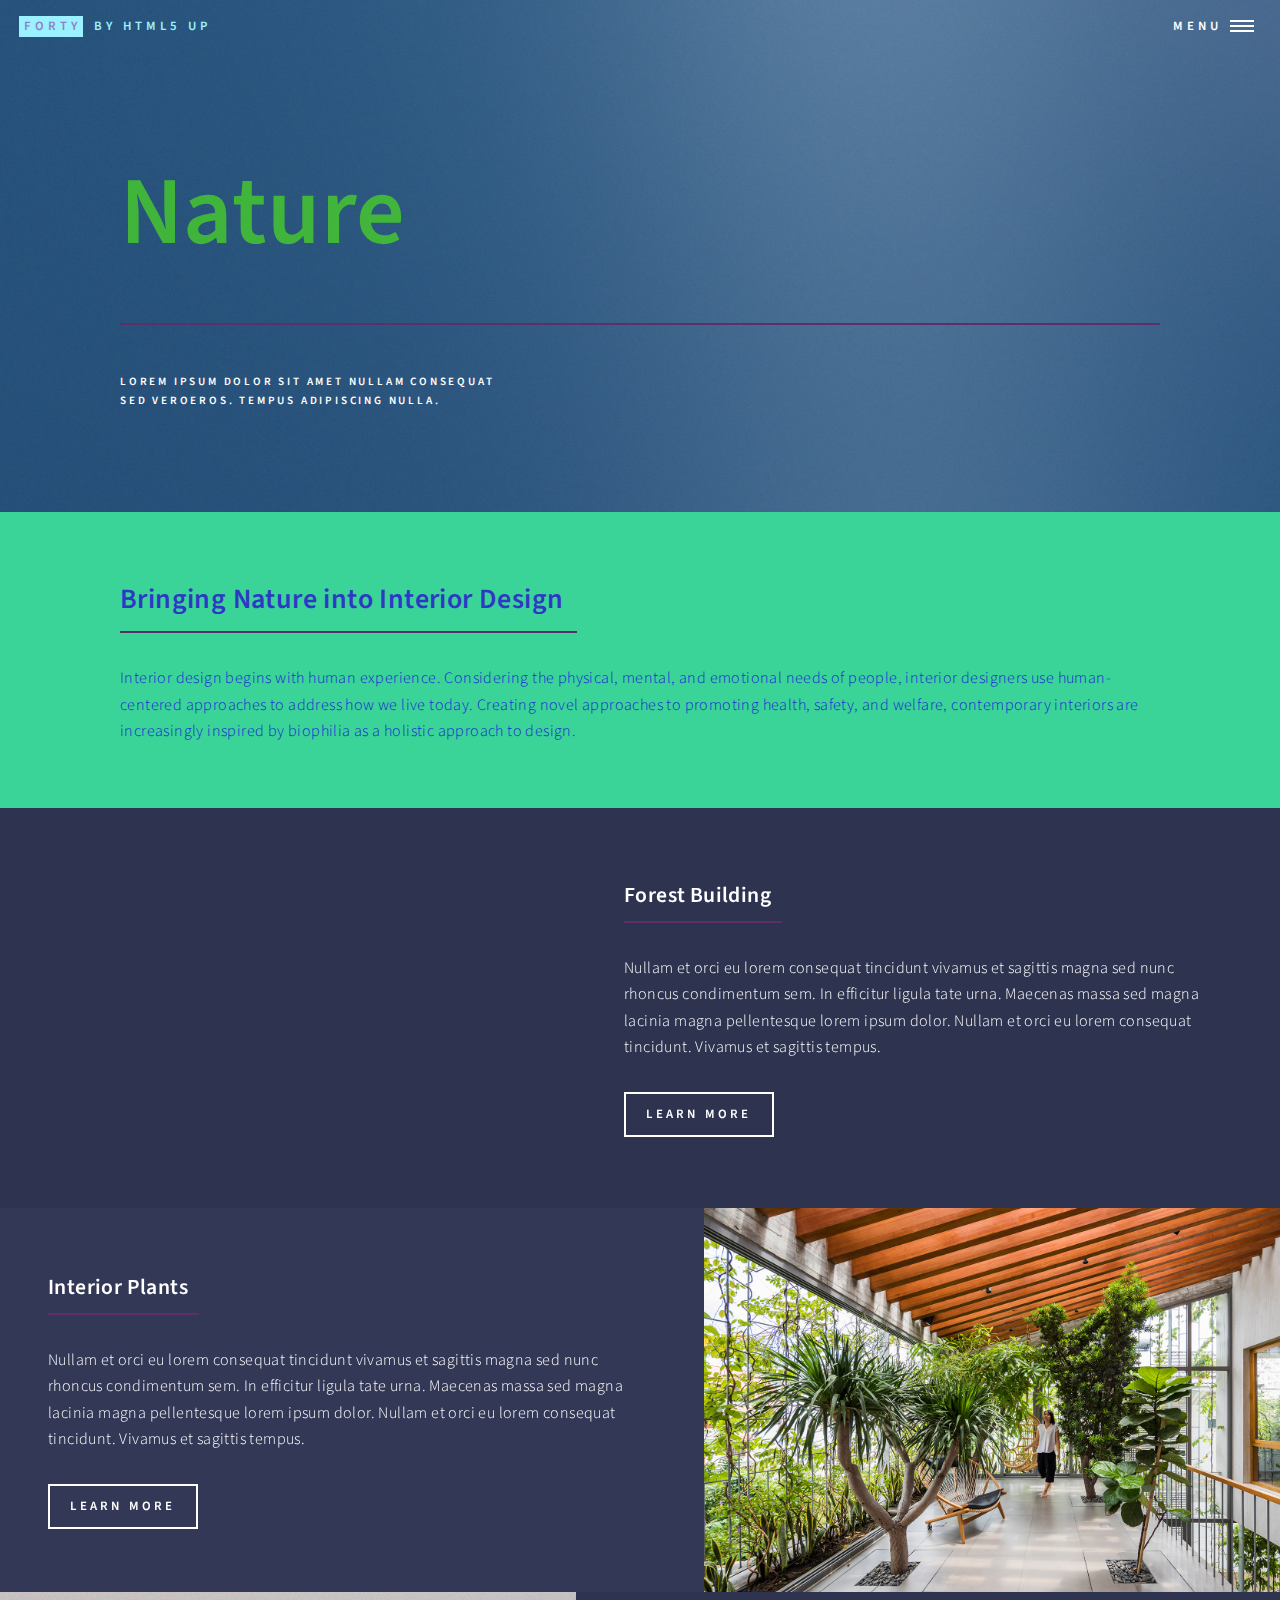
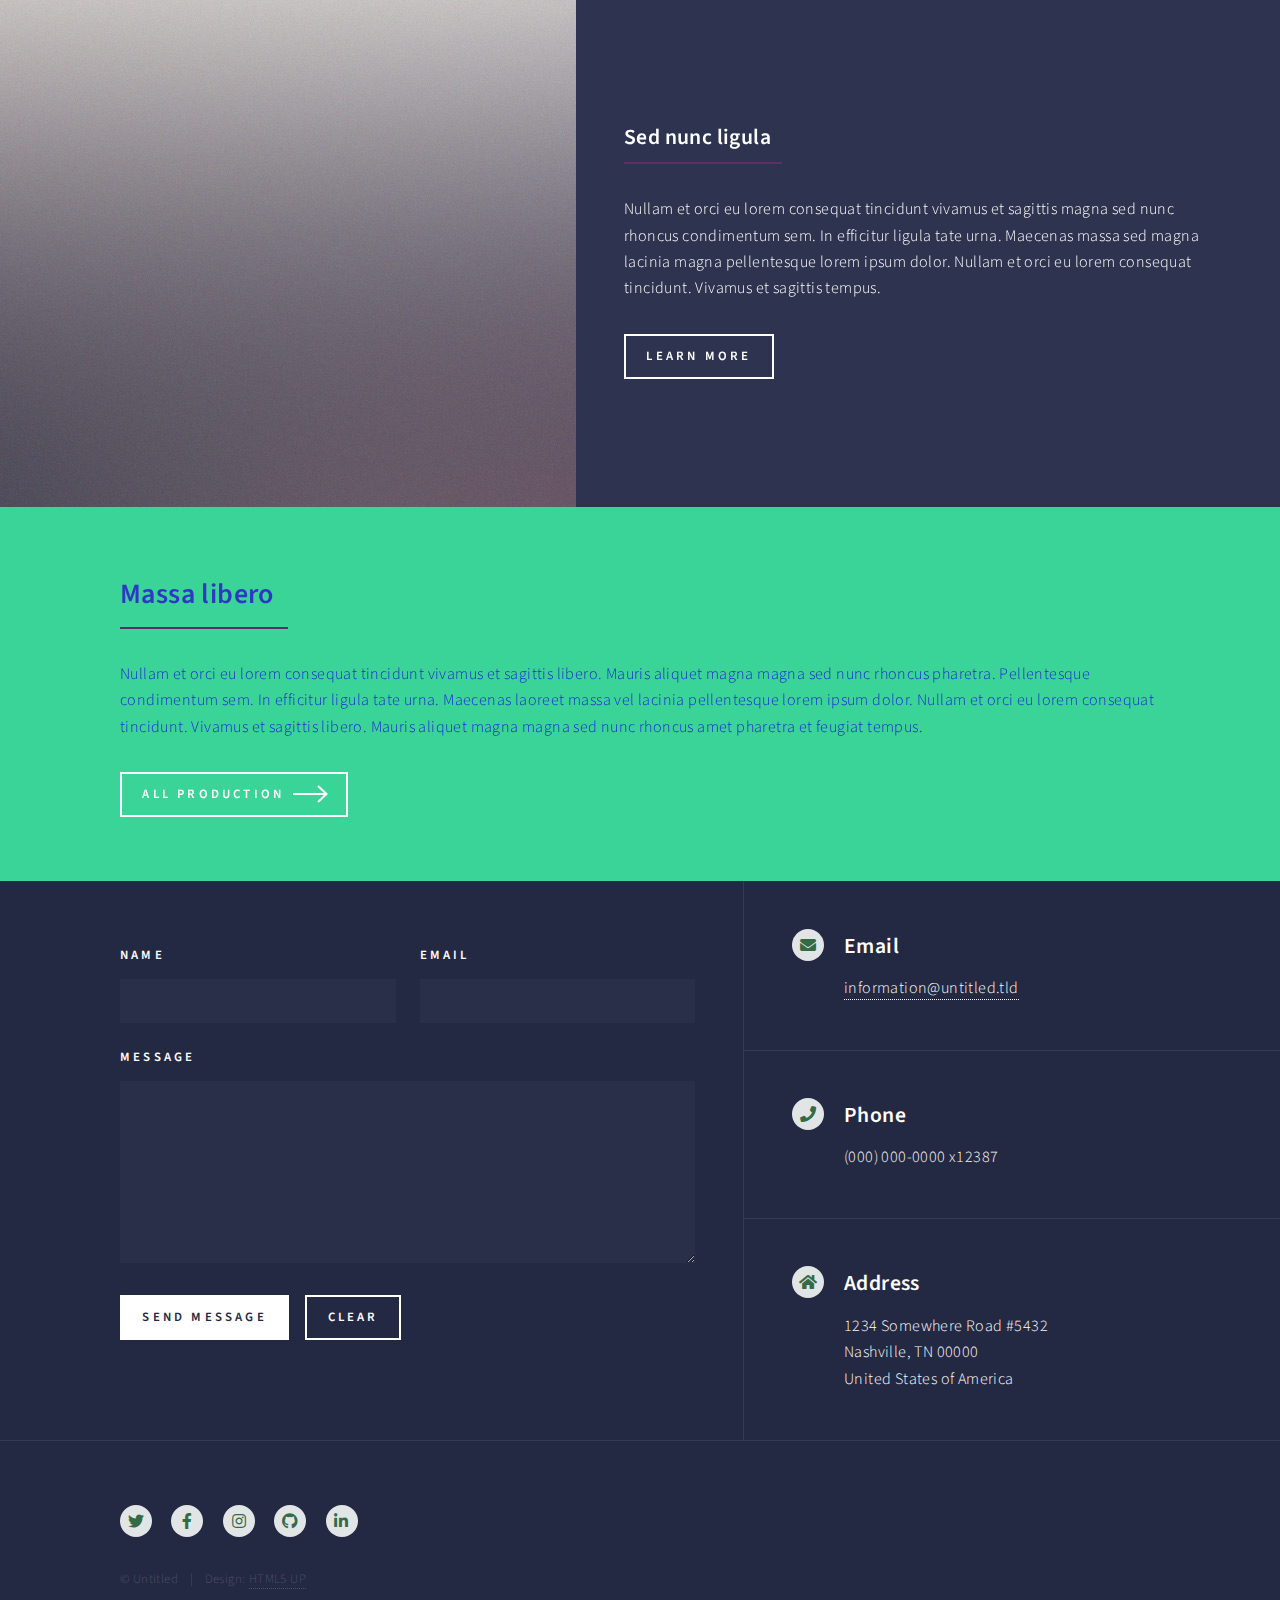
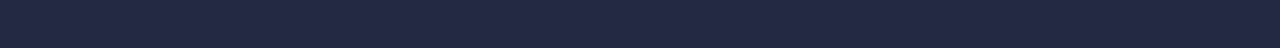
==== Nature.html @ 1904a435 "initial commit" ====
<!DOCTYPE HTML>
<!--
	Forty by HTML5 UP
	html5up.net | @ajlkn
	Free for personal and commercial use under the CCA 3.0 license (html5up.net/license)
-->
<html>
	<head>
		<title>Nature</title>
		<meta charset="utf-8" />
		<meta name="viewport" content="width=device-width, initial-scale=1, user-scalable=no" />
		<link rel="stylesheet" href="assets/css/main-Nature.css" />
		<noscript><link rel="stylesheet" href="assets/css/noscript.css" /></noscript>
	</head>
	<body class="is-preload">

		<!-- Wrapper -->
			<div id="wrapper">

				<!-- Header -->
				<!-- Note: The "styleN" class below should match that of the banner element. -->
					<header id="header" class="alt style2">
						<a href="index.html" class="logo"><strong>Forty</strong> <span>by HTML5 UP</span></a>
						<nav>
							<a href="#menu">Menu</a>
						</nav>
					</header>

				<!-- Menu -->
					<nav id="menu">
						<ul class="links">
							<li><a href="index.html">Home</a></li>
							<li><a href="landing.html">Landing</a></li>
							<li><a href="generic.html">Generic</a></li>
							<li><a href="elements.html">Elements</a></li>
						</ul>
						<ul class="actions stacked">
							<li><a href="#" class="button primary fit">Get Started</a></li>
							<li><a href="#" class="button fit">Log In</a></li>
						</ul>
					</nav>

				<!-- Banner -->
				<!-- Note: The "styleN" class below should match that of the header element. -->
					<section id="banner" class="style2">
						<div class="inner">
							<span class="image">
								<img src="images/pic07.jpg" alt="" />
							</span>
							<header class="major">
								<h1>Nature</h1>
							</header>
							<div class="content">
								<p>Lorem ipsum dolor sit amet nullam consequat<br />
								sed veroeros. tempus adipiscing nulla.</p>
							</div>
						</div>
					</section>

				<!-- Main -->
					<div id="main">

						<!-- One -->
							<section id="one">
								<div class="inner">
									<header class="major">
										<h2>Bringing Nature into Interior Design</h2>
									</header>
									<p>Interior design begins with human experience. Considering the physical, mental, and emotional needs of people, interior designers use human-centered approaches to address how we live today. Creating novel approaches to promoting health, safety, and welfare, contemporary interiors are increasingly inspired by biophilia as a holistic approach to design.</p>
								</div>
							</section>

						<!-- Two -->
							<section id="two" class="spotlights">
								<section>
									
										<iframe width="100%" height="400" src="https://www.youtube.com/embed/71Edo-UfNq8" title="一家三口的森林之家，被媒體捧紅後，繼續孤獨打造樂園 A family of three living in the forest in Chengdu" frameborder="0" allow="accelerometer; autoplay; clipboard-write; encrypted-media; gyroscope; picture-in-picture; web-share" allowfullscreen></iframe>
									</a>
									<div class="content">
										<div class="inner">
											<header class="major">
												<h3>Forest Building</h3>
											</header>
											<p>Nullam et orci eu lorem consequat tincidunt vivamus et sagittis magna sed nunc rhoncus condimentum sem. In efficitur ligula tate urna. Maecenas massa sed magna lacinia magna pellentesque lorem ipsum dolor. Nullam et orci eu lorem consequat tincidunt. Vivamus et sagittis tempus.</p>
											<ul class="actions">
												<li><a href="generic.html" class="button">Learn more</a></li>
											</ul>
										</div>
									</div>
								</section>
								<section>
									<a href="generic.html" class="image">
										<img src="images/nut01.jpg" alt="" data-position="top center" />
									</a>
									<div class="content">
										<div class="inner">
											<header class="major">
												<h3>Interior Plants</h3>
											</header>
											<p>Nullam et orci eu lorem consequat tincidunt vivamus et sagittis magna sed nunc rhoncus condimentum sem. In efficitur ligula tate urna. Maecenas massa sed magna lacinia magna pellentesque lorem ipsum dolor. Nullam et orci eu lorem consequat tincidunt. Vivamus et sagittis tempus.</p>
											<ul class="actions">
												<li><a href="generic.html" class="button">Learn more</a></li>
											</ul>
										</div>
									</div>
								</section>
								<section>
									<a href="generic.html" class="image">
										<img src="images/pic10.jpg" alt="" data-position="25% 25%" />
									</a>
									<div class="content">
										<div class="inner">
											<header class="major">
												<h3>Sed nunc ligula</h3>
											</header>
											<p>Nullam et orci eu lorem consequat tincidunt vivamus et sagittis magna sed nunc rhoncus condimentum sem. In efficitur ligula tate urna. Maecenas massa sed magna lacinia magna pellentesque lorem ipsum dolor. Nullam et orci eu lorem consequat tincidunt. Vivamus et sagittis tempus.</p>
											<ul class="actions">
												<li><a href="generic.html" class="button">Learn more</a></li>
											</ul>
										</div>
									</div>
								</section>
							</section>

						<!-- Three -->
							<section id="three">
								<div class="inner">
									<header class="major">
										<h2>Massa libero</h2>
									</header>
									<p>Nullam et orci eu lorem consequat tincidunt vivamus et sagittis libero. Mauris aliquet magna magna sed nunc rhoncus pharetra. Pellentesque condimentum sem. In efficitur ligula tate urna. Maecenas laoreet massa vel lacinia pellentesque lorem ipsum dolor. Nullam et orci eu lorem consequat tincidunt. Vivamus et sagittis libero. Mauris aliquet magna magna sed nunc rhoncus amet pharetra et feugiat tempus.</p>
									<ul class="actions">
										<li><a href="Nature/index.html" class="button next">All Production</a></li>
									</ul>
								</div>
							</section>

					</div>

				<!-- Contact -->
					<section id="contact">
						<div class="inner">
							<section>
								<form method="post" action="#">
									<div class="fields">
										<div class="field half">
											<label for="name">Name</label>
											<input type="text" name="name" id="name" />
										</div>
										<div class="field half">
											<label for="email">Email</label>
											<input type="text" name="email" id="email" />
										</div>
										<div class="field">
											<label for="message">Message</label>
											<textarea name="message" id="message" rows="6"></textarea>
										</div>
									</div>
									<ul class="actions">
										<li><input type="submit" value="Send Message" class="primary" /></li>
										<li><input type="reset" value="Clear" /></li>
									</ul>
								</form>
							</section>
							<section class="split">
								<section>
									<div class="contact-method">
										<span class="icon solid alt fa-envelope"></span>
										<h3>Email</h3>
										<a href="#">information@untitled.tld</a>
									</div>
								</section>
								<section>
									<div class="contact-method">
										<span class="icon solid alt fa-phone"></span>
										<h3>Phone</h3>
										<span>(000) 000-0000 x12387</span>
									</div>
								</section>
								<section>
									<div class="contact-method">
										<span class="icon solid alt fa-home"></span>
										<h3>Address</h3>
										<span>1234 Somewhere Road #5432<br />
										Nashville, TN 00000<br />
										United States of America</span>
									</div>
								</section>
							</section>
						</div>
					</section>

				<!-- Footer -->
					<footer id="footer">
						<div class="inner">
							<ul class="icons">
								<li><a href="#" class="icon brands alt fa-twitter"><span class="label">Twitter</span></a></li>
								<li><a href="#" class="icon brands alt fa-facebook-f"><span class="label">Facebook</span></a></li>
								<li><a href="#" class="icon brands alt fa-instagram"><span class="label">Instagram</span></a></li>
								<li><a href="#" class="icon brands alt fa-github"><span class="label">GitHub</span></a></li>
								<li><a href="#" class="icon brands alt fa-linkedin-in"><span class="label">LinkedIn</span></a></li>
							</ul>
							<ul class="copyright">
								<li>&copy; Untitled</li><li>Design: <a href="https://html5up.net">HTML5 UP</a></li>
							</ul>
						</div>
					</footer>

			</div>

		<!-- Scripts -->
			<script src="assets/js/jquery.min.js"></script>
			<script src="assets/js/jquery.scrolly.min.js"></script>
			<script src="assets/js/jquery.scrollex.min.js"></script>
			<script src="assets/js/browser.min.js"></script>
			<script src="assets/js/breakpoints.min.js"></script>
			<script src="assets/js/util.js"></script>
			<script src="assets/js/main.js"></script>

	</body>
</html>
---- assets/css/main-Nature.css ----
@import url(fontawesome-all.min.css);
@import url("https://fonts.googleapis.com/css?family=Source+Sans+Pro:300,300italic,600,600italic");

/*
	Forty by HTML5 UP
	html5up.net | @ajlkn
	Free for personal and commercial use under the CCA 3.0 license (html5up.net/license)
*/

html, body, div, span, applet, object,
iframe, h1, h2, h3, h4, h5, h6, p, blockquote,
pre, a, abbr, acronym, address, big, cite,
code, del, dfn, em, img, ins, kbd, q, s, samp,
small, strike, strong, sub, sup, tt, var, b,
u, i, center, dl, dt, dd, ol, ul, li, fieldset,
form, label, legend, table, caption, tbody,
tfoot, thead, tr, th, td, article, aside,
canvas, details, embed, figure, figcaption,
footer, header, hgroup, menu, nav, output, ruby,
section, summary, time, mark, audio, video {
	margin: 0;
	padding: 0;
	border: 0;
	font-size: 100%;
	font: inherit;
	vertical-align: baseline;}

article, aside, details, figcaption, figure,
footer, header, hgroup, menu, nav, section {
	display: block;}

body {
	line-height: 1;
}

ol, ul {
	list-style: none;
}

blockquote, q {
	quotes: none;
}

	blockquote:before, blockquote:after, q:before, q:after {
		content: '';
		content: none;
	}

table {
	border-collapse: collapse;
	border-spacing: 0;
}

body {
	-webkit-text-size-adjust: none;
}

mark {
	background-color: transparent;
	color: inherit;
}

input::-moz-focus-inner {
	border: 0;
	padding: 0;
}

input, select, textarea {
	-moz-appearance: none;
	-webkit-appearance: none;
	-ms-appearance: none;
	appearance: none;
}

/* Basic */

	@-ms-viewport {
		width: device-width;
	}

	body {
		-ms-overflow-style: scrollbar;
	}

	@media screen and (max-width: 480px) {

		html, body {
			min-width: 320px;
		}

	}

	html {
		box-sizing: border-box;
	}

	*, *:before, *:after {
		box-sizing: inherit;
	}

	body {
		background: #242943;
	}

		body.is-preload *, body.is-preload *:before, body.is-preload *:after {
			-moz-animation: none !important;
			-webkit-animation: none !important;
			-ms-animation: none !important;
			animation: none !important;
			-moz-transition: none !important;
			-webkit-transition: none !important;
			-ms-transition: none !important;
			transition: none !important;
		}

/* Type */

	body, input, select, textarea {
		color: #ffffff;
		font-family: "Source Sans Pro", Helvetica, sans-serif;
		font-size: 17pt;
		font-weight: 300;
		letter-spacing: 0.025em;
		line-height: 1.65;
	}

		@media screen and (max-width: 1680px) {

			body, input, select, textarea {
				font-size: 14pt;
			}

		}

		@media screen and (max-width: 1280px) {

			body, input, select, textarea {
				font-size: 12pt;
			}

		}

		@media screen and (max-width: 360px) {

			body, input, select, textarea {
				font-size: 11pt;
			}

		}

	a {
		-moz-transition: color 0.2s ease-in-out, border-bottom-color 0.2s ease-in-out;
		-webkit-transition: color 0.2s ease-in-out, border-bottom-color 0.2s ease-in-out;
		-ms-transition: color 0.2s ease-in-out, border-bottom-color 0.2s ease-in-out;
		transition: color 0.2s ease-in-out, border-bottom-color 0.2s ease-in-out;
		border-bottom: dotted 1px;
		color: inherit;
		text-decoration: none;
	}

		a:hover {
			border-bottom-color: transparent;
			color: #9bf1ff !important;
		}

		a:active {
			color: #53e3fb !important;
		}

	strong, b {
		color: #ffffff;
		font-weight: 600;
	}

	em, i {
		font-style: italic;
	}

	p {
		margin: 0 0 2em 0;
	}

	h1, h2, h3, h4, h5, h6 {
		color: #ffffff;
		font-weight: 600;
		line-height: 1.65;
		margin: 0 0 1em 0;
	}

		h1 a, h2 a, h3 a, h4 a, h5 a, h6 a {
			color: inherit;
			border-bottom: 0;
		}

	h1 {
		font-size: 2.5em;
	}

	h2 {
		font-size: 1.75em;
	}

	h3 {
		font-size: 1.35em;
	}

	h4 {
		font-size: 1.1em;
	}

	h5 {
		font-size: 0.9em;
	}

	h6 {
		font-size: 0.7em;
	}

	@media screen and (max-width: 736px) {

		h1 {
			font-size: 2em;
		}

		h2 {
			font-size: 1.5em;
		}

		h3 {
			font-size: 1.25em;
		}

	}

	sub {
		font-size: 0.8em;
		position: relative;
		top: 0.5em;
	}

	sup {
		font-size: 0.8em;
		position: relative;
		top: -0.5em;
	}

	blockquote {
		border-left: solid 4px rgba(212, 212, 255, 0.1);
		font-style: italic;
		margin: 0 0 2em 0;
		padding: 0.5em 0 0.5em 2em;
	}

	code {
		background: rgba(212, 212, 255, 0.035);
		font-family: "Courier New", monospace;
		font-size: 0.9em;
		margin: 0 0.25em;
		padding: 0.25em 0.65em;
	}

	pre {
		-webkit-overflow-scrolling: touch;
		font-family: "Courier New", monospace;
		font-size: 0.9em;
		margin: 0 0 2em 0;
	}

		pre code {
			display: block;
			line-height: 1.75;
			padding: 1em 1.5em;
			overflow-x: auto;
		}

	hr {
		border: 0;
		border-bottom: solid 1px rgba(212, 212, 255, 0.1);
		margin: 2em 0;
	}

		hr.major {
			margin: 3em 0;
		}

	.align-left {
		text-align: left;
	}

	.align-center {
		text-align: center;
	}

	.align-right {
		text-align: right;
	}

/* Row */

	.row {
		display: flex;
		flex-wrap: wrap;
		box-sizing: border-box;
		align-items: stretch;
	}

		.row > * {
			box-sizing: border-box;
		}

		.row.gtr-uniform > * > :last-child {
			margin-bottom: 0;
		}

		.row.aln-left {
			justify-content: flex-start;
		}

		.row.aln-center {
			justify-content: center;
		}

		.row.aln-right {
			justify-content: flex-end;
		}

		.row.aln-top {
			align-items: flex-start;
		}

		.row.aln-middle {
			align-items: center;
		}

		.row.aln-bottom {
			align-items: flex-end;
		}

		.row > .imp {
			order: -1;
		}

		.row > .col-1 {
			width: 8.33333%;
		}

		.row > .off-1 {
			margin-left: 8.33333%;
		}

		.row > .col-2 {
			width: 16.66667%;
		}

		.row > .off-2 {
			margin-left: 16.66667%;
		}

		.row > .col-3 {
			width: 25%;
		}

		.row > .off-3 {
			margin-left: 25%;
		}

		.row > .col-4 {
			width: 33.33333%;
		}

		.row > .off-4 {
			margin-left: 33.33333%;
		}

		.row > .col-5 {
			width: 41.66667%;
		}

		.row > .off-5 {
			margin-left: 41.66667%;
		}

		.row > .col-6 {
			width: 50%;
		}

		.row > .off-6 {
			margin-left: 50%;
		}

		.row > .col-7 {
			width: 58.33333%;
		}

		.row > .off-7 {
			margin-left: 58.33333%;
		}

		.row > .col-8 {
			width: 66.66667%;
		}

		.row > .off-8 {
			margin-left: 66.66667%;
		}

		.row > .col-9 {
			width: 75%;
		}

		.row > .off-9 {
			margin-left: 75%;
		}

		.row > .col-10 {
			width: 83.33333%;
		}

		.row > .off-10 {
			margin-left: 83.33333%;
		}

		.row > .col-11 {
			width: 91.66667%;
		}

		.row > .off-11 {
			margin-left: 91.66667%;
		}

		.row > .col-12 {
			width: 100%;
		}

		.row > .off-12 {
			margin-left: 100%;
		}

		.row.gtr-0 {
			margin-top: 0;
			margin-left: 0em;
		}

			.row.gtr-0 > * {
				padding: 0 0 0 0em;
			}

			.row.gtr-0.gtr-uniform {
				margin-top: 0em;
			}

				.row.gtr-0.gtr-uniform > * {
					padding-top: 0em;
				}

		.row.gtr-25 {
			margin-top: 0;
			margin-left: -0.5em;
		}

			.row.gtr-25 > * {
				padding: 0 0 0 0.5em;
			}

			.row.gtr-25.gtr-uniform {
				margin-top: -0.5em;
			}

				.row.gtr-25.gtr-uniform > * {
					padding-top: 0.5em;
				}

		.row.gtr-50 {
			margin-top: 0;
			margin-left: -1em;
		}

			.row.gtr-50 > * {
				padding: 0 0 0 1em;
			}

			.row.gtr-50.gtr-uniform {
				margin-top: -1em;
			}

				.row.gtr-50.gtr-uniform > * {
					padding-top: 1em;
				}

		.row {
			margin-top: 0;
			margin-left: -2em;
		}

			.row > * {
				padding: 0 0 0 2em;
			}

			.row.gtr-uniform {
				margin-top: -2em;
			}

				.row.gtr-uniform > * {
					padding-top: 2em;
				}

		.row.gtr-150 {
			margin-top: 0;
			margin-left: -3em;
		}

			.row.gtr-150 > * {
				padding: 0 0 0 3em;
			}

			.row.gtr-150.gtr-uniform {
				margin-top: -3em;
			}

				.row.gtr-150.gtr-uniform > * {
					padding-top: 3em;
				}

		.row.gtr-200 {
			margin-top: 0;
			margin-left: -4em;
		}

			.row.gtr-200 > * {
				padding: 0 0 0 4em;
			}

			.row.gtr-200.gtr-uniform {
				margin-top: -4em;
			}

				.row.gtr-200.gtr-uniform > * {
					padding-top: 4em;
				}

		@media screen and (max-width: 1680px) {

			.row {
				display: flex;
				flex-wrap: wrap;
				box-sizing: border-box;
				align-items: stretch;
			}

				.row > * {
					box-sizing: border-box;
				}

				.row.gtr-uniform > * > :last-child {
					margin-bottom: 0;
				}

				.row.aln-left {
					justify-content: flex-start;
				}

				.row.aln-center {
					justify-content: center;
				}

				.row.aln-right {
					justify-content: flex-end;
				}

				.row.aln-top {
					align-items: flex-start;
				}

				.row.aln-middle {
					align-items: center;
				}

				.row.aln-bottom {
					align-items: flex-end;
				}

				.row > .imp-xlarge {
					order: -1;
				}

				.row > .col-1-xlarge {
					width: 8.33333%;
				}

				.row > .off-1-xlarge {
					margin-left: 8.33333%;
				}

				.row > .col-2-xlarge {
					width: 16.66667%;
				}

				.row > .off-2-xlarge {
					margin-left: 16.66667%;
				}

				.row > .col-3-xlarge {
					width: 25%;
				}

				.row > .off-3-xlarge {
					margin-left: 25%;
				}

				.row > .col-4-xlarge {
					width: 33.33333%;
				}

				.row > .off-4-xlarge {
					margin-left: 33.33333%;
				}

				.row > .col-5-xlarge {
					width: 41.66667%;
				}

				.row > .off-5-xlarge {
					margin-left: 41.66667%;
				}

				.row > .col-6-xlarge {
					width: 50%;
				}

				.row > .off-6-xlarge {
					margin-left: 50%;
				}

				.row > .col-7-xlarge {
					width: 58.33333%;
				}

				.row > .off-7-xlarge {
					margin-left: 58.33333%;
				}

				.row > .col-8-xlarge {
					width: 66.66667%;
				}

				.row > .off-8-xlarge {
					margin-left: 66.66667%;
				}

				.row > .col-9-xlarge {
					width: 75%;
				}

				.row > .off-9-xlarge {
					margin-left: 75%;
				}

				.row > .col-10-xlarge {
					width: 83.33333%;
				}

				.row > .off-10-xlarge {
					margin-left: 83.33333%;
				}

				.row > .col-11-xlarge {
					width: 91.66667%;
				}

				.row > .off-11-xlarge {
					margin-left: 91.66667%;
				}

				.row > .col-12-xlarge {
					width: 100%;
				}

				.row > .off-12-xlarge {
					margin-left: 100%;
				}

				.row.gtr-0 {
					margin-top: 0;
					margin-left: 0em;
				}

					.row.gtr-0 > * {
						padding: 0 0 0 0em;
					}

					.row.gtr-0.gtr-uniform {
						margin-top: 0em;
					}

						.row.gtr-0.gtr-uniform > * {
							padding-top: 0em;
						}

				.row.gtr-25 {
					margin-top: 0;
					margin-left: -0.5em;
				}

					.row.gtr-25 > * {
						padding: 0 0 0 0.5em;
					}

					.row.gtr-25.gtr-uniform {
						margin-top: -0.5em;
					}

						.row.gtr-25.gtr-uniform > * {
							padding-top: 0.5em;
						}

				.row.gtr-50 {
					margin-top: 0;
					margin-left: -1em;
				}

					.row.gtr-50 > * {
						padding: 0 0 0 1em;
					}

					.row.gtr-50.gtr-uniform {
						margin-top: -1em;
					}

						.row.gtr-50.gtr-uniform > * {
							padding-top: 1em;
						}

				.row {
					margin-top: 0;
					margin-left: -2em;
				}

					.row > * {
						padding: 0 0 0 2em;
					}

					.row.gtr-uniform {
						margin-top: -2em;
					}

						.row.gtr-uniform > * {
							padding-top: 2em;
						}

				.row.gtr-150 {
					margin-top: 0;
					margin-left: -3em;
				}

					.row.gtr-150 > * {
						padding: 0 0 0 3em;
					}

					.row.gtr-150.gtr-uniform {
						margin-top: -3em;
					}

						.row.gtr-150.gtr-uniform > * {
							padding-top: 3em;
						}

				.row.gtr-200 {
					margin-top: 0;
					margin-left: -4em;
				}

					.row.gtr-200 > * {
						padding: 0 0 0 4em;
					}

					.row.gtr-200.gtr-uniform {
						margin-top: -4em;
					}

						.row.gtr-200.gtr-uniform > * {
							padding-top: 4em;
						}

		}

		@media screen and (max-width: 1280px) {

			.row {
				display: flex;
				flex-wrap: wrap;
				box-sizing: border-box;
				align-items: stretch;
			}

				.row > * {
					box-sizing: border-box;
				}

				.row.gtr-uniform > * > :last-child {
					margin-bottom: 0;
				}

				.row.aln-left {
					justify-content: flex-start;
				}

				.row.aln-center {
					justify-content: center;
				}

				.row.aln-right {
					justify-content: flex-end;
				}

				.row.aln-top {
					align-items: flex-start;
				}

				.row.aln-middle {
					align-items: center;
				}

				.row.aln-bottom {
					align-items: flex-end;
				}

				.row > .imp-large {
					order: -1;
				}

				.row > .col-1-large {
					width: 8.33333%;
				}

				.row > .off-1-large {
					margin-left: 8.33333%;
				}

				.row > .col-2-large {
					width: 16.66667%;
				}

				.row > .off-2-large {
					margin-left: 16.66667%;
				}

				.row > .col-3-large {
					width: 25%;
				}

				.row > .off-3-large {
					margin-left: 25%;
				}

				.row > .col-4-large {
					width: 33.33333%;
				}

				.row > .off-4-large {
					margin-left: 33.33333%;
				}

				.row > .col-5-large {
					width: 41.66667%;
				}

				.row > .off-5-large {
					margin-left: 41.66667%;
				}

				.row > .col-6-large {
					width: 50%;
				}

				.row > .off-6-large {
					margin-left: 50%;
				}

				.row > .col-7-large {
					width: 58.33333%;
				}

				.row > .off-7-large {
					margin-left: 58.33333%;
				}

				.row > .col-8-large {
					width: 66.66667%;
				}

				.row > .off-8-large {
					margin-left: 66.66667%;
				}

				.row > .col-9-large {
					width: 75%;
				}

				.row > .off-9-large {
					margin-left: 75%;
				}

				.row > .col-10-large {
					width: 83.33333%;
				}

				.row > .off-10-large {
					margin-left: 83.33333%;
				}

				.row > .col-11-large {
					width: 91.66667%;
				}

				.row > .off-11-large {
					margin-left: 91.66667%;
				}

				.row > .col-12-large {
					width: 100%;
				}

				.row > .off-12-large {
					margin-left: 100%;
				}

				.row.gtr-0 {
					margin-top: 0;
					margin-left: 0em;
				}

					.row.gtr-0 > * {
						padding: 0 0 0 0em;
					}

					.row.gtr-0.gtr-uniform {
						margin-top: 0em;
					}

						.row.gtr-0.gtr-uniform > * {
							padding-top: 0em;
						}

				.row.gtr-25 {
					margin-top: 0;
					margin-left: -0.375em;
				}

					.row.gtr-25 > * {
						padding: 0 0 0 0.375em;
					}

					.row.gtr-25.gtr-uniform {
						margin-top: -0.375em;
					}

						.row.gtr-25.gtr-uniform > * {
							padding-top: 0.375em;
						}

				.row.gtr-50 {
					margin-top: 0;
					margin-left: -0.75em;
				}

					.row.gtr-50 > * {
						padding: 0 0 0 0.75em;
					}

					.row.gtr-50.gtr-uniform {
						margin-top: -0.75em;
					}

						.row.gtr-50.gtr-uniform > * {
							padding-top: 0.75em;
						}

				.row {
					margin-top: 0;
					margin-left: -1.5em;
				}

					.row > * {
						padding: 0 0 0 1.5em;
					}

					.row.gtr-uniform {
						margin-top: -1.5em;
					}

						.row.gtr-uniform > * {
							padding-top: 1.5em;
						}

				.row.gtr-150 {
					margin-top: 0;
					margin-left: -2.25em;
				}

					.row.gtr-150 > * {
						padding: 0 0 0 2.25em;
					}

					.row.gtr-150.gtr-uniform {
						margin-top: -2.25em;
					}

						.row.gtr-150.gtr-uniform > * {
							padding-top: 2.25em;
						}

				.row.gtr-200 {
					margin-top: 0;
					margin-left: -3em;
				}

					.row.gtr-200 > * {
						padding: 0 0 0 3em;
					}

					.row.gtr-200.gtr-uniform {
						margin-top: -3em;
					}

						.row.gtr-200.gtr-uniform > * {
							padding-top: 3em;
						}

		}

		@media screen and (max-width: 980px) {

			.row {
				display: flex;
				flex-wrap: wrap;
				box-sizing: border-box;
				align-items: stretch;
			}

				.row > * {
					box-sizing: border-box;
				}

				.row.gtr-uniform > * > :last-child {
					margin-bottom: 0;
				}

				.row.aln-left {
					justify-content: flex-start;
				}

				.row.aln-center {
					justify-content: center;
				}

				.row.aln-right {
					justify-content: flex-end;
				}

				.row.aln-top {
					align-items: flex-start;
				}

				.row.aln-middle {
					align-items: center;
				}

				.row.aln-bottom {
					align-items: flex-end;
				}

				.row > .imp-medium {
					order: -1;
				}

				.row > .col-1-medium {
					width: 8.33333%;
				}

				.row > .off-1-medium {
					margin-left: 8.33333%;
				}

				.row > .col-2-medium {
					width: 16.66667%;
				}

				.row > .off-2-medium {
					margin-left: 16.66667%;
				}

				.row > .col-3-medium {
					width: 25%;
				}

				.row > .off-3-medium {
					margin-left: 25%;
				}

				.row > .col-4-medium {
					width: 33.33333%;
				}

				.row > .off-4-medium {
					margin-left: 33.33333%;
				}

				.row > .col-5-medium {
					width: 41.66667%;
				}

				.row > .off-5-medium {
					margin-left: 41.66667%;
				}

				.row > .col-6-medium {
					width: 50%;
				}

				.row > .off-6-medium {
					margin-left: 50%;
				}

				.row > .col-7-medium {
					width: 58.33333%;
				}

				.row > .off-7-medium {
					margin-left: 58.33333%;
				}

				.row > .col-8-medium {
					width: 66.66667%;
				}

				.row > .off-8-medium {
					margin-left: 66.66667%;
				}

				.row > .col-9-medium {
					width: 75%;
				}

				.row > .off-9-medium {
					margin-left: 75%;
				}

				.row > .col-10-medium {
					width: 83.33333%;
				}

				.row > .off-10-medium {
					margin-left: 83.33333%;
				}

				.row > .col-11-medium {
					width: 91.66667%;
				}

				.row > .off-11-medium {
					margin-left: 91.66667%;
				}

				.row > .col-12-medium {
					width: 100%;
				}

				.row > .off-12-medium {
					margin-left: 100%;
				}

				.row.gtr-0 {
					margin-top: 0;
					margin-left: 0em;
				}

					.row.gtr-0 > * {
						padding: 0 0 0 0em;
					}

					.row.gtr-0.gtr-uniform {
						margin-top: 0em;
					}

						.row.gtr-0.gtr-uniform > * {
							padding-top: 0em;
						}

				.row.gtr-25 {
					margin-top: 0;
					margin-left: -0.375em;
				}

					.row.gtr-25 > * {
						padding: 0 0 0 0.375em;
					}

					.row.gtr-25.gtr-uniform {
						margin-top: -0.375em;
					}

						.row.gtr-25.gtr-uniform > * {
							padding-top: 0.375em;
						}

				.row.gtr-50 {
					margin-top: 0;
					margin-left: -0.75em;
				}

					.row.gtr-50 > * {
						padding: 0 0 0 0.75em;
					}

					.row.gtr-50.gtr-uniform {
						margin-top: -0.75em;
					}

						.row.gtr-50.gtr-uniform > * {
							padding-top: 0.75em;
						}

				.row {
					margin-top: 0;
					margin-left: -1.5em;
				}

					.row > * {
						padding: 0 0 0 1.5em;
					}

					.row.gtr-uniform {
						margin-top: -1.5em;
					}

						.row.gtr-uniform > * {
							padding-top: 1.5em;
						}

				.row.gtr-150 {
					margin-top: 0;
					margin-left: -2.25em;
				}

					.row.gtr-150 > * {
						padding: 0 0 0 2.25em;
					}

					.row.gtr-150.gtr-uniform {
						margin-top: -2.25em;
					}

						.row.gtr-150.gtr-uniform > * {
							padding-top: 2.25em;
						}

				.row.gtr-200 {
					margin-top: 0;
					margin-left: -3em;
				}

					.row.gtr-200 > * {
						padding: 0 0 0 3em;
					}

					.row.gtr-200.gtr-uniform {
						margin-top: -3em;
					}

						.row.gtr-200.gtr-uniform > * {
							padding-top: 3em;
						}

		}

		@media screen and (max-width: 736px) {

			.row {
				display: flex;
				flex-wrap: wrap;
				box-sizing: border-box;
				align-items: stretch;
			}

				.row > * {
					box-sizing: border-box;
				}

				.row.gtr-uniform > * > :last-child {
					margin-bottom: 0;
				}

				.row.aln-left {
					justify-content: flex-start;
				}

				.row.aln-center {
					justify-content: center;
				}

				.row.aln-right {
					justify-content: flex-end;
				}

				.row.aln-top {
					align-items: flex-start;
				}

				.row.aln-middle {
					align-items: center;
				}

				.row.aln-bottom {
					align-items: flex-end;
				}

				.row > .imp-small {
					order: -1;
				}

				.row > .col-1-small {
					width: 8.33333%;
				}

				.row > .off-1-small {
					margin-left: 8.33333%;
				}

				.row > .col-2-small {
					width: 16.66667%;
				}

				.row > .off-2-small {
					margin-left: 16.66667%;
				}

				.row > .col-3-small {
					width: 25%;
				}

				.row > .off-3-small {
					margin-left: 25%;
				}

				.row > .col-4-small {
					width: 33.33333%;
				}

				.row > .off-4-small {
					margin-left: 33.33333%;
				}

				.row > .col-5-small {
					width: 41.66667%;
				}

				.row > .off-5-small {
					margin-left: 41.66667%;
				}

				.row > .col-6-small {
					width: 50%;
				}

				.row > .off-6-small {
					margin-left: 50%;
				}

				.row > .col-7-small {
					width: 58.33333%;
				}

				.row > .off-7-small {
					margin-left: 58.33333%;
				}

				.row > .col-8-small {
					width: 66.66667%;
				}

				.row > .off-8-small {
					margin-left: 66.66667%;
				}

				.row > .col-9-small {
					width: 75%;
				}

				.row > .off-9-small {
					margin-left: 75%;
				}

				.row > .col-10-small {
					width: 83.33333%;
				}

				.row > .off-10-small {
					margin-left: 83.33333%;
				}

				.row > .col-11-small {
					width: 91.66667%;
				}

				.row > .off-11-small {
					margin-left: 91.66667%;
				}

				.row > .col-12-small {
					width: 100%;
				}

				.row > .off-12-small {
					margin-left: 100%;
				}

				.row.gtr-0 {
					margin-top: 0;
					margin-left: 0em;
				}

					.row.gtr-0 > * {
						padding: 0 0 0 0em;
					}

					.row.gtr-0.gtr-uniform {
						margin-top: 0em;
					}

						.row.gtr-0.gtr-uniform > * {
							padding-top: 0em;
						}

				.row.gtr-25 {
					margin-top: 0;
					margin-left: -0.3125em;
				}

					.row.gtr-25 > * {
						padding: 0 0 0 0.3125em;
					}

					.row.gtr-25.gtr-uniform {
						margin-top: -0.3125em;
					}

						.row.gtr-25.gtr-uniform > * {
							padding-top: 0.3125em;
						}

				.row.gtr-50 {
					margin-top: 0;
					margin-left: -0.625em;
				}

					.row.gtr-50 > * {
						padding: 0 0 0 0.625em;
					}

					.row.gtr-50.gtr-uniform {
						margin-top: -0.625em;
					}

						.row.gtr-50.gtr-uniform > * {
							padding-top: 0.625em;
						}

				.row {
					margin-top: 0;
					margin-left: -1.25em;
				}

					.row > * {
						padding: 0 0 0 1.25em;
					}

					.row.gtr-uniform {
						margin-top: -1.25em;
					}

						.row.gtr-uniform > * {
							padding-top: 1.25em;
						}

				.row.gtr-150 {
					margin-top: 0;
					margin-left: -1.875em;
				}

					.row.gtr-150 > * {
						padding: 0 0 0 1.875em;
					}

					.row.gtr-150.gtr-uniform {
						margin-top: -1.875em;
					}

						.row.gtr-150.gtr-uniform > * {
							padding-top: 1.875em;
						}

				.row.gtr-200 {
					margin-top: 0;
					margin-left: -2.5em;
				}

					.row.gtr-200 > * {
						padding: 0 0 0 2.5em;
					}

					.row.gtr-200.gtr-uniform {
						margin-top: -2.5em;
					}

						.row.gtr-200.gtr-uniform > * {
							padding-top: 2.5em;
						}

		}

		@media screen and (max-width: 480px) {

			.row {
				display: flex;
				flex-wrap: wrap;
				box-sizing: border-box;
				align-items: stretch;
			}

				.row > * {
					box-sizing: border-box;
				}

				.row.gtr-uniform > * > :last-child {
					margin-bottom: 0;
				}

				.row.aln-left {
					justify-content: flex-start;
				}

				.row.aln-center {
					justify-content: center;
				}

				.row.aln-right {
					justify-content: flex-end;
				}

				.row.aln-top {
					align-items: flex-start;
				}

				.row.aln-middle {
					align-items: center;
				}

				.row.aln-bottom {
					align-items: flex-end;
				}

				.row > .imp-xsmall {
					order: -1;
				}

				.row > .col-1-xsmall {
					width: 8.33333%;
				}

				.row > .off-1-xsmall {
					margin-left: 8.33333%;
				}

				.row > .col-2-xsmall {
					width: 16.66667%;
				}

				.row > .off-2-xsmall {
					margin-left: 16.66667%;
				}

				.row > .col-3-xsmall {
					width: 25%;
				}

				.row > .off-3-xsmall {
					margin-left: 25%;
				}

				.row > .col-4-xsmall {
					width: 33.33333%;
				}

				.row > .off-4-xsmall {
					margin-left: 33.33333%;
				}

				.row > .col-5-xsmall {
					width: 41.66667%;
				}

				.row > .off-5-xsmall {
					margin-left: 41.66667%;
				}

				.row > .col-6-xsmall {
					width: 50%;
				}

				.row > .off-6-xsmall {
					margin-left: 50%;
				}

				.row > .col-7-xsmall {
					width: 58.33333%;
				}

				.row > .off-7-xsmall {
					margin-left: 58.33333%;
				}

				.row > .col-8-xsmall {
					width: 66.66667%;
				}

				.row > .off-8-xsmall {
					margin-left: 66.66667%;
				}

				.row > .col-9-xsmall {
					width: 75%;
				}

				.row > .off-9-xsmall {
					margin-left: 75%;
				}

				.row > .col-10-xsmall {
					width: 83.33333%;
				}

				.row > .off-10-xsmall {
					margin-left: 83.33333%;
				}

				.row > .col-11-xsmall {
					width: 91.66667%;
				}

				.row > .off-11-xsmall {
					margin-left: 91.66667%;
				}

				.row > .col-12-xsmall {
					width: 100%;
				}

				.row > .off-12-xsmall {
					margin-left: 100%;
				}

				.row.gtr-0 {
					margin-top: 0;
					margin-left: 0em;
				}

					.row.gtr-0 > * {
						padding: 0 0 0 0em;
					}

					.row.gtr-0.gtr-uniform {
						margin-top: 0em;
					}

						.row.gtr-0.gtr-uniform > * {
							padding-top: 0em;
						}

				.row.gtr-25 {
					margin-top: 0;
					margin-left: -0.3125em;
				}

					.row.gtr-25 > * {
						padding: 0 0 0 0.3125em;
					}

					.row.gtr-25.gtr-uniform {
						margin-top: -0.3125em;
					}

						.row.gtr-25.gtr-uniform > * {
							padding-top: 0.3125em;
						}

				.row.gtr-50 {
					margin-top: 0;
					margin-left: -0.625em;
				}

					.row.gtr-50 > * {
						padding: 0 0 0 0.625em;
					}

					.row.gtr-50.gtr-uniform {
						margin-top: -0.625em;
					}

						.row.gtr-50.gtr-uniform > * {
							padding-top: 0.625em;
						}

				.row {
					margin-top: 0;
					margin-left: -1.25em;
				}

					.row > * {
						padding: 0 0 0 1.25em;
					}

					.row.gtr-uniform {
						margin-top: -1.25em;
					}

						.row.gtr-uniform > * {
							padding-top: 1.25em;
						}

				.row.gtr-150 {
					margin-top: 0;
					margin-left: -1.875em;
				}

					.row.gtr-150 > * {
						padding: 0 0 0 1.875em;
					}

					.row.gtr-150.gtr-uniform {
						margin-top: -1.875em;
					}

						.row.gtr-150.gtr-uniform > * {
							padding-top: 1.875em;
						}

				.row.gtr-200 {
					margin-top: 0;
					margin-left: -2.5em;
				}

					.row.gtr-200 > * {
						padding: 0 0 0 2.5em;
					}

					.row.gtr-200.gtr-uniform {
						margin-top: -2.5em;
					}

						.row.gtr-200.gtr-uniform > * {
							padding-top: 2.5em;
						}

		}

/* Section/Article */

	section.special, article.special {
		text-align: center;
	}

	header.major {
		width: -moz-max-content;
		width: -webkit-max-content;
		width: -ms-max-content;
		width: max-content;
		margin-bottom: 2em;
	}

		header.major > :first-child {
			margin-bottom: 0;
			width: calc(100% + 0.5em);
		}

			header.major > :first-child:after {
				content: '';
				background-color: #5e2e69;
				display: block;
				height: 2px;
				margin: 0.325em 0 0.5em 0;
				width: 100%;
			}

		header.major > p {
			font-size: 0.7em;
			font-weight: 600;
			letter-spacing: 0.25em;
			margin-bottom: 0;
			text-transform: uppercase;
		}

		body.is-ie header.major > :first-child:after {
			max-width: 9em;
		}

		body.is-ie header.major > h1:after {
			max-width: 100% !important;
		}

	@media screen and (max-width: 736px) {

		header.major > p br {
			display: none;
		}

	}

/* Form */

	form {
		margin: 0 0 2em 0;
	}

		form > :last-child {
			margin-bottom: 0;
		}

		form > .fields {
			display: -moz-flex;
			display: -webkit-flex;
			display: -ms-flex;
			display: flex;
			-moz-flex-wrap: wrap;
			-webkit-flex-wrap: wrap;
			-ms-flex-wrap: wrap;
			flex-wrap: wrap;
			width: calc(100% + 3em);
			margin: -1.5em 0 2em -1.5em;
		}

			form > .fields > .field {
				-moz-flex-grow: 0;
				-webkit-flex-grow: 0;
				-ms-flex-grow: 0;
				flex-grow: 0;
				-moz-flex-shrink: 0;
				-webkit-flex-shrink: 0;
				-ms-flex-shrink: 0;
				flex-shrink: 0;
				padding: 1.5em 0 0 1.5em;
				width: calc(100% - 1.5em);
			}

				form > .fields > .field.half {
					width: calc(50% - 0.75em);
				}

				form > .fields > .field.third {
					width: calc(100%/3 - 0.5em);
				}

				form > .fields > .field.quarter {
					width: calc(25% - 0.375em);
				}

		@media screen and (max-width: 480px) {

			form > .fields {
				width: calc(100% + 3em);
				margin: -1.5em 0 2em -1.5em;
			}

				form > .fields > .field {
					padding: 1.5em 0 0 1.5em;
					width: calc(100% - 1.5em);
				}

					form > .fields > .field.half {
						width: calc(100% - 1.5em);
					}

					form > .fields > .field.third {
						width: calc(100% - 1.5em);
					}

					form > .fields > .field.quarter {
						width: calc(100% - 1.5em);
					}

		}

	label {
		color: #ffffff;
		display: block;
		font-size: 0.8em;
		font-weight: 600;
		letter-spacing: 0.25em;
		margin: 0 0 1em 0;
		text-transform: uppercase;
	}

	input[type="text"],
	input[type="password"],
	input[type="email"],
	input[type="tel"],
	input[type="search"],
	input[type="url"],
	select,
	textarea {
		-moz-appearance: none;
		-webkit-appearance: none;
		-ms-appearance: none;
		appearance: none;
		background: rgba(212, 212, 255, 0.035);
		border: none;
		border-radius: 0;
		color: inherit;
		display: block;
		outline: 0;
		padding: 0 1em;
		text-decoration: none;
		width: 100%;
	}

		input[type="text"]:invalid,
		input[type="password"]:invalid,
		input[type="email"]:invalid,
		input[type="tel"]:invalid,
		input[type="search"]:invalid,
		input[type="url"]:invalid,
		select:invalid,
		textarea:invalid {
			box-shadow: none;
		}

		input[type="text"]:focus,
		input[type="password"]:focus,
		input[type="email"]:focus,
		input[type="tel"]:focus,
		input[type="search"]:focus,
		input[type="url"]:focus,
		select:focus,
		textarea:focus {
			border-color: #9bf1ff;
			box-shadow: 0 0 0 2px #9bf1ff;
		}

	select {
		background-image: url("data:image/svg+xml;charset=utf8,%3Csvg xmlns='http://www.w3.org/2000/svg' width='40' height='40' preserveAspectRatio='none' viewBox='0 0 40 40'%3E%3Cpath d='M9.4,12.3l10.4,10.4l10.4-10.4c0.2-0.2,0.5-0.4,0.9-0.4c0.3,0,0.6,0.1,0.9,0.4l3.3,3.3c0.2,0.2,0.4,0.5,0.4,0.9 c0,0.4-0.1,0.6-0.4,0.9L20.7,31.9c-0.2,0.2-0.5,0.4-0.9,0.4c-0.3,0-0.6-0.1-0.9-0.4L4.3,17.3c-0.2-0.2-0.4-0.5-0.4-0.9 c0-0.4,0.1-0.6,0.4-0.9l3.3-3.3c0.2-0.2,0.5-0.4,0.9-0.4S9.1,12.1,9.4,12.3z' fill='rgba(212, 212, 255, 0.1)' /%3E%3C/svg%3E");
		background-size: 1.25rem;
		background-repeat: no-repeat;
		background-position: calc(100% - 1rem) center;
		height: 2.75em;
		padding-right: 2.75em;
		text-overflow: ellipsis;
	}

		select option {
			color: #ffffff;
			background: #242943;
		}

		select:focus::-ms-value {
			background-color: transparent;
		}

		select::-ms-expand {
			display: none;
		}

	input[type="text"],
	input[type="password"],
	input[type="email"],
	input[type="tel"],
	input[type="search"],
	input[type="url"],
	select {
		height: 2.75em;
	}

	textarea {
		padding: 0.75em 1em;
	}

	input[type="checkbox"],
	input[type="radio"] {
		-moz-appearance: none;
		-webkit-appearance: none;
		-ms-appearance: none;
		appearance: none;
		display: block;
		float: left;
		margin-right: -2em;
		opacity: 0;
		width: 1em;
		z-index: -1;
	}

		input[type="checkbox"] + label,
		input[type="radio"] + label {
			text-decoration: none;
			color: #ffffff;
			cursor: pointer;
			display: inline-block;
			font-weight: 300;
			padding-left: 2.65em;
			padding-right: 0.75em;
			position: relative;
		}

			input[type="checkbox"] + label:before,
			input[type="radio"] + label:before {
				-moz-osx-font-smoothing: grayscale;
				-webkit-font-smoothing: antialiased;
				display: inline-block;
				font-style: normal;
				font-variant: normal;
				text-rendering: auto;
				line-height: 1;
				text-transform: none !important;
				font-family: 'Font Awesome 5 Free';
				font-weight: 900;
			}

			input[type="checkbox"] + label:before,
			input[type="radio"] + label:before {
				background: rgba(212, 212, 255, 0.035);
				content: '';
				display: inline-block;
				font-size: 0.8em;
				height: 2.0625em;
				left: 0;
				letter-spacing: 0;
				line-height: 2.0625em;
				position: absolute;
				text-align: center;
				top: 0;
				width: 2.0625em;
			}

		input[type="checkbox"]:checked + label:before,
		input[type="radio"]:checked + label:before {
			background: #ffffff;
			border-color: #9bf1ff;
			content: '\f00c';
			color: #242943;
		}

		input[type="checkbox"]:focus + label:before,
		input[type="radio"]:focus + label:before {
			box-shadow: 0 0 0 2px #9bf1ff;
		}

	input[type="radio"] + label:before {
		border-radius: 100%;
	}

	::-webkit-input-placeholder {
		color: rgba(244, 244, 255, 0.2) !important;
		opacity: 1.0;
	}

	:-moz-placeholder {
		color: rgba(244, 244, 255, 0.2) !important;
		opacity: 1.0;
	}

	::-moz-placeholder {
		color: rgba(244, 244, 255, 0.2) !important;
		opacity: 1.0;
	}

	:-ms-input-placeholder {
		color: rgba(244, 244, 255, 0.2) !important;
		opacity: 1.0;
	}

/* Box */

	.box {
		border: solid 1px rgba(212, 212, 255, 0.1);
		margin-bottom: 2em;
		padding: 1.5em;
	}

		.box > :last-child,
		.box > :last-child > :last-child,
		.box > :last-child > :last-child > :last-child {
			margin-bottom: 0;
		}

		.box.alt {
			border: 0;
			border-radius: 0;
			padding: 0;
		}

/* Icon */

	.icon {
		text-decoration: none;
		border-bottom: none;
		position: relative;
	}

		.icon:before {
			-moz-osx-font-smoothing: grayscale;
			-webkit-font-smoothing: antialiased;
			display: inline-block;
			font-style: normal;
			font-variant: normal;
			text-rendering: auto;
			line-height: 1;
			text-transform: none !important;
			font-family: 'Font Awesome 5 Free';
			font-weight: 400;
		}

		.icon > .label {
			display: none;
		}

		.icon:before {
			line-height: inherit;
		}

		.icon.solid:before {
			font-weight: 900;
		}

		.icon.brands:before {
			font-family: 'Font Awesome 5 Brands';
		}

		.icon.alt:before {
			background-color: #e1e5e6;
			border-radius: 100%;
			color: #034918c7;
			display: inline-block;
			height: 2em;
			line-height: 2em;
			text-align: center;
			width: 2em;
		}

	a.icon.alt:before {
		-moz-transition: background-color 0.2s ease-in-out;
		-webkit-transition: background-color 0.2s ease-in-out;
		-ms-transition: background-color 0.2s ease-in-out;
		transition: background-color 0.2s ease-in-out;
	}

	a.icon.alt:hover:before {
		background-color: #6fc3df;
	}

	a.icon.alt:active:before {
		background-color: #37a6cb;
	}

/* Image */

	.image {
		border: 0;
		display: inline-block;
		position: relative;
	}

		.image img {
			display: block;
		}

		.image.left, .image.right {
			max-width: 30%;
		}

			.image.left img, .image.right img {
				width: 100%;
			}

		.image.left {
			float: left;
			margin: 0 1.5em 1.25em 0;
			top: 0.25em;
		}

		.image.right {
			float: right;
			margin: 0 0 1.25em 1.5em;
			top: 0.25em;
		}

		.image.fit {
			display: block;
			margin: 0 0 2em 0;
			width: 100%;
		}

			.image.fit img {
				width: 100%;
			}

		.image.main {
			display: block;
			margin: 2.5em 0;
			width: 100%;
		}

			.image.main img {
				width: 100%;
			}

			@media screen and (max-width: 736px) {

				.image.main {
					margin: 1.5em 0;
				}

			}

/* List */

	ol {
		list-style: decimal;
		margin: 0 0 2em 0;
		padding-left: 1.25em;
	}

		ol li {
			padding-left: 0.25em;
		}

	ul {
		list-style: disc;
		margin: 0 0 2em 0;
		padding-left: 1em;
	}

		ul li {
			padding-left: 0.5em;
		}

		ul.alt {
			list-style: none;
			padding-left: 0;
		}

			ul.alt li {
				border-top: solid 1px rgba(212, 212, 255, 0.1);
				padding: 0.5em 0;
			}

				ul.alt li:first-child {
					border-top: 0;
					padding-top: 0;
				}

	dl {
		margin: 0 0 2em 0;
	}

		dl dt {
			display: block;
			font-weight: 600;
			margin: 0 0 1em 0;
		}

		dl dd {
			margin-left: 2em;
		}

/* Actions */

	ul.actions {
		display: -moz-flex;
		display: -webkit-flex;
		display: -ms-flex;
		display: flex;
		cursor: default;
		list-style: none;
		margin-left: -1em;
		padding-left: 0;
	}

		ul.actions li {
			padding: 0 0 0 1em;
			vertical-align: middle;
		}

		ul.actions.special {
			-moz-justify-content: center;
			-webkit-justify-content: center;
			-ms-justify-content: center;
			justify-content: center;
			width: 100%;
			margin-left: 0;
		}

			ul.actions.special li:first-child {
				padding-left: 0;
			}

		ul.actions.stacked {
			-moz-flex-direction: column;
			-webkit-flex-direction: column;
			-ms-flex-direction: column;
			flex-direction: column;
			margin-left: 0;
		}

			ul.actions.stacked li {
				padding: 1.3em 0 0 0;
			}

				ul.actions.stacked li:first-child {
					padding-top: 0;
				}

		ul.actions.fit {
			width: calc(100% + 1em);
		}

			ul.actions.fit li {
				-moz-flex-grow: 1;
				-webkit-flex-grow: 1;
				-ms-flex-grow: 1;
				flex-grow: 1;
				-moz-flex-shrink: 1;
				-webkit-flex-shrink: 1;
				-ms-flex-shrink: 1;
				flex-shrink: 1;
				width: 100%;
			}

				ul.actions.fit li > * {
					width: 100%;
				}

			ul.actions.fit.stacked {
				width: 100%;
			}

/* Icons */

	ul.icons {
		cursor: default;
		list-style: none;
		padding-left: 0;
	}

		ul.icons li {
			display: inline-block;
			padding: 0 1em 0 0;
		}

			ul.icons li:last-child {
				padding-right: 0;
			}

		@media screen and (max-width: 736px) {

			ul.icons li {
				padding: 0 0.75em 0 0;
			}

		}

/* Pagination */

	ul.pagination {
		cursor: default;
		list-style: none;
		padding-left: 0;
	}

		ul.pagination li {
			display: inline-block;
			padding-left: 0;
			vertical-align: middle;
		}

			ul.pagination li > .page {
				-moz-transition: background-color 0.2s ease-in-out, color 0.2s ease-in-out;
				-webkit-transition: background-color 0.2s ease-in-out, color 0.2s ease-in-out;
				-ms-transition: background-color 0.2s ease-in-out, color 0.2s ease-in-out;
				transition: background-color 0.2s ease-in-out, color 0.2s ease-in-out;
				border-bottom: 0;
				display: inline-block;
				font-size: 0.8em;
				font-weight: 600;
				height: 1.5em;
				line-height: 1.5em;
				margin: 0 0.125em;
				min-width: 1.5em;
				padding: 0 0.5em;
				text-align: center;
			}

				ul.pagination li > .page.active {
					background-color: #ffffff;
					color: #242943;
				}

					ul.pagination li > .page.active:hover {
						background-color: #9bf1ff;
						color: #242943 !important;
					}

					ul.pagination li > .page.active:active {
						background-color: #53e3fb;
					}

			ul.pagination li:first-child {
				padding-right: 0.75em;
			}

			ul.pagination li:last-child {
				padding-left: 0.75em;
			}

		@media screen and (max-width: 480px) {

			ul.pagination li:nth-child(n+2):nth-last-child(n+2) {
				display: none;
			}

			ul.pagination li:first-child {
				padding-right: 0;
			}

		}

/* Table */

	.table-wrapper {
		-webkit-overflow-scrolling: touch;
		overflow-x: auto;
	}

	table {
		margin: 0 0 2em 0;
		width: 100%;
	}

		table tbody tr {
			border: solid 1px rgba(212, 212, 255, 0.1);
			border-left: 0;
			border-right: 0;
		}

			table tbody tr:nth-child(2n + 1) {
				background-color: rgba(212, 212, 255, 0.035);
			}

		table td {
			padding: 0.75em 0.75em;
		}

		table th {
			color: #ffffff;
			font-size: 0.9em;
			font-weight: 600;
			padding: 0 0.75em 0.75em 0.75em;
			text-align: left;
		}

		table thead {
			border-bottom: solid 2px rgba(212, 212, 255, 0.1);
		}

		table tfoot {
			border-top: solid 2px rgba(212, 212, 255, 0.1);
		}

		table.alt {
			border-collapse: separate;
		}

			table.alt tbody tr td {
				border: solid 1px rgba(212, 212, 255, 0.1);
				border-left-width: 0;
				border-top-width: 0;
			}

				table.alt tbody tr td:first-child {
					border-left-width: 1px;
				}

			table.alt tbody tr:first-child td {
				border-top-width: 1px;
			}

			table.alt thead {
				border-bottom: 0;
			}

			table.alt tfoot {
				border-top: 0;
			}

/* Button */

	input[type="submit"],
	input[type="reset"],
	input[type="button"],
	button,
	.button {
		-moz-appearance: none;
		-webkit-appearance: none;
		-ms-appearance: none;
		appearance: none;
		-moz-transition: background-color 0.2s ease-in-out, box-shadow 0.2s ease-in-out, color 0.2s ease-in-out;
		-webkit-transition: background-color 0.2s ease-in-out, box-shadow 0.2s ease-in-out, color 0.2s ease-in-out;
		-ms-transition: background-color 0.2s ease-in-out, box-shadow 0.2s ease-in-out, color 0.2s ease-in-out;
		transition: background-color 0.2s ease-in-out, box-shadow 0.2s ease-in-out, color 0.2s ease-in-out;
		background-color: transparent;
		border: 0;
		border-radius: 0;
		box-shadow: inset 0 0 0 2px #ffffff;
		color: #ffffff;
		cursor: pointer;
		display: inline-block;
		font-size: 0.8em;
		font-weight: 600;
		height: 3.5em;
		letter-spacing: 0.25em;
		line-height: 3.5em;
		padding: 0 1.75em;
		text-align: center;
		text-decoration: none;
		text-transform: uppercase;
		white-space: nowrap;
	}

		input[type="submit"]:hover, input[type="submit"]:active,
		input[type="reset"]:hover,
		input[type="reset"]:active,
		input[type="button"]:hover,
		input[type="button"]:active,
		button:hover,
		button:active,
		.button:hover,
		.button:active {
			box-shadow: inset 0 0 0 2px #9bf1ff;
			color: #9bf1ff;
		}

		input[type="submit"]:active,
		input[type="reset"]:active,
		input[type="button"]:active,
		button:active,
		.button:active {
			background-color: rgba(155, 241, 255, 0.1);
			box-shadow: inset 0 0 0 2px #53e3fb;
			color: #53e3fb;
		}

		input[type="submit"].icon:before,
		input[type="reset"].icon:before,
		input[type="button"].icon:before,
		button.icon:before,
		.button.icon:before {
			margin-right: 0.5em;
		}

		input[type="submit"].fit,
		input[type="reset"].fit,
		input[type="button"].fit,
		button.fit,
		.button.fit {
			width: 100%;
		}

		input[type="submit"].small,
		input[type="reset"].small,
		input[type="button"].small,
		button.small,
		.button.small {
			font-size: 0.6em;
		}

		input[type="submit"].large,
		input[type="reset"].large,
		input[type="button"].large,
		button.large,
		.button.large {
			font-size: 1.25em;
			height: 3em;
			line-height: 3em;
		}

		input[type="submit"].next,
		input[type="reset"].next,
		input[type="button"].next,
		button.next,
		.button.next {
			padding-right: 4.5em;
			position: relative;
		}

			input[type="submit"].next:before, input[type="submit"].next:after,
			input[type="reset"].next:before,
			input[type="reset"].next:after,
			input[type="button"].next:before,
			input[type="button"].next:after,
			button.next:before,
			button.next:after,
			.button.next:before,
			.button.next:after {
				-moz-transition: opacity 0.2s ease-in-out;
				-webkit-transition: opacity 0.2s ease-in-out;
				-ms-transition: opacity 0.2s ease-in-out;
				transition: opacity 0.2s ease-in-out;
				background-position: center right;
				background-repeat: no-repeat;
				background-size: 36px 24px;
				content: '';
				display: block;
				height: 100%;
				position: absolute;
				right: 1.5em;
				top: 0;
				vertical-align: middle;
				width: 36px;
			}

			input[type="submit"].next:before,
			input[type="reset"].next:before,
			input[type="button"].next:before,
			button.next:before,
			.button.next:before {
				background-image: url("data:image/svg+xml;charset=utf8,%3Csvg xmlns='http://www.w3.org/2000/svg' xmlns:xlink='http://www.w3.org/1999/xlink' width='36px' height='24px' viewBox='0 0 36 24' zoomAndPan='disable'%3E%3Cstyle%3Eline %7B stroke: %23ffffff%3B stroke-width: 2px%3B %7D%3C/style%3E%3Cline x1='0' y1='12' x2='34' y2='12' /%3E%3Cline x1='25' y1='4' x2='34' y2='12.5' /%3E%3Cline x1='25' y1='20' x2='34' y2='11.5' /%3E%3C/svg%3E");
			}

			input[type="submit"].next:after,
			input[type="reset"].next:after,
			input[type="button"].next:after,
			button.next:after,
			.button.next:after {
				background-image: url("data:image/svg+xml;charset=utf8,%3Csvg xmlns='http://www.w3.org/2000/svg' xmlns:xlink='http://www.w3.org/1999/xlink' width='36px' height='24px' viewBox='0 0 36 24' zoomAndPan='disable'%3E%3Cstyle%3Eline %7B stroke: %239bf1ff%3B stroke-width: 2px%3B %7D%3C/style%3E%3Cline x1='0' y1='12' x2='34' y2='12' /%3E%3Cline x1='25' y1='4' x2='34' y2='12.5' /%3E%3Cline x1='25' y1='20' x2='34' y2='11.5' /%3E%3C/svg%3E");
				opacity: 0;
				z-index: 1;
			}

			input[type="submit"].next:hover:after, input[type="submit"].next:active:after,
			input[type="reset"].next:hover:after,
			input[type="reset"].next:active:after,
			input[type="button"].next:hover:after,
			input[type="button"].next:active:after,
			button.next:hover:after,
			button.next:active:after,
			.button.next:hover:after,
			.button.next:active:after {
				opacity: 1;
			}

			@media screen and (max-width: 1280px) {

				input[type="submit"].next,
				input[type="reset"].next,
				input[type="button"].next,
				button.next,
				.button.next {
					padding-right: 5em;
				}

			}

		input[type="submit"].primary,
		input[type="reset"].primary,
		input[type="button"].primary,
		button.primary,
		.button.primary {
			background-color: #ffffff;
			box-shadow: none;
			color: #242943;
		}

			input[type="submit"].primary:hover, input[type="submit"].primary:active,
			input[type="reset"].primary:hover,
			input[type="reset"].primary:active,
			input[type="button"].primary:hover,
			input[type="button"].primary:active,
			button.primary:hover,
			button.primary:active,
			.button.primary:hover,
			.button.primary:active {
				background-color: #9bf1ff;
				color: #242943 !important;
			}

			input[type="submit"].primary:active,
			input[type="reset"].primary:active,
			input[type="button"].primary:active,
			button.primary:active,
			.button.primary:active {
				background-color: #53e3fb;
			}

		input[type="submit"].disabled, input[type="submit"]:disabled,
		input[type="reset"].disabled,
		input[type="reset"]:disabled,
		input[type="button"].disabled,
		input[type="button"]:disabled,
		button.disabled,
		button:disabled,
		.button.disabled,
		.button:disabled {
			pointer-events: none;
			cursor: default;
			opacity: 0.25;
		}

/* Tiles */

	.tiles {
		display: -moz-flex;
		display: -webkit-flex;
		display: -ms-flex;
		display: flex;
		-moz-flex-wrap: wrap;
		-webkit-flex-wrap: wrap;
		-ms-flex-wrap: wrap;
		flex-wrap: wrap;
		border-top: 0 !important;
	}

		.tiles + * {
			border-top: 0 !important;
		}

		.tiles article {
			-moz-align-items: center;
			-webkit-align-items: center;
			-ms-align-items: center;
			align-items: center;
			display: -moz-flex;
			display: -webkit-flex;
			display: -ms-flex;
			display: flex;
			-moz-transition: -moz-transform 0.25s ease, opacity 0.25s ease, -moz-filter 1s ease, -webkit-filter 1s ease;
			-webkit-transition: -webkit-transform 0.25s ease, opacity 0.25s ease, -webkit-filter 1s ease, -webkit-filter 1s ease;
			-ms-transition: -ms-transform 0.25s ease, opacity 0.25s ease, -ms-filter 1s ease, -webkit-filter 1s ease;
			transition: transform 0.25s ease, opacity 0.25s ease, filter 1s ease, -webkit-filter 1s ease;
			padding: 4em 4em 2em 4em ;
			background-position: center;
			background-repeat: no-repeat;
			background-size: cover;
			cursor: default;
			height: 40vh;
			max-height: 40em;
			min-height: 23em;
			overflow: hidden;
			position: relative;
			width: 30%;
		}

			.tiles article .image {
				display: none;
			}

			.tiles article header {
				position: relative;
				z-index: 3;
			}

			.tiles article h3 {
				font-size: 1.75em;
			}

				.tiles article h3 a:hover {
					color: inherit !important;
				}

			.tiles article .link.primary {
				border: 0;
				height: 100%;
				left: 0;
				position: absolute;
				top: 0;
				width: 100%;
				z-index: 4;
			}

			.tiles article:before {
				-moz-transition: opacity 0.5s ease;
				-webkit-transition: opacity 0.5s ease;
				-ms-transition: opacity 0.5s ease;
				transition: opacity 0.5s ease;
				bottom: 0;
				content: '';
				display: block;
				height: 100%;
				left: 0;
				opacity: 0.85;
				position: absolute;
				width: 100%;
				z-index: 2;
			}

			.tiles article:after {
				background-color: rgba(36, 41, 67, 0.25);
				content: '';
				display: block;
				height: 100%;
				left: 0;
				position: absolute;
				top: 0;
				width: 100%;
				z-index: 1;
			}

			.tiles article:hover:before {
				opacity: 0;
			}

			.tiles article.is-transitioning {
				-moz-transform: scale(0.95);
				-webkit-transform: scale(0.95);
				-ms-transform: scale(0.95);
				transform: scale(0.95);
				-moz-filter: blur(0.5em);
				-webkit-filter: blur(0.5em);
				-ms-filter: blur(0.5em);
				filter: blur(0.5em);
				opacity: 0;
			}

			.tiles article:nth-child(4n - 1), .tiles article:nth-child(4n - 2) {
				width: 70%;
			}

			.tiles article:nth-child(5) {
				width: 100%;
			}

			.tiles article:nth-child(6n - 5):before {
				background-color: #6fc3df;
			}

			.tiles article:nth-child(6n - 4):before {
				background-color: #8d82c4;
			}

			.tiles article:nth-child(6n - 3):before {
				background-color: #ec8d81;
			}

			.tiles article:nth-child(6n - 2):before {
				background-color: #e7b788;
			}

			.tiles article:nth-child(6n - 1):before {
				background-color: #8ea9e8;
			}

			.tiles article:nth-child(6n):before {
				background-color: #87c5a4;
			}

		@media screen and (max-width: 1280px) {

			.tiles article {
				padding: 4em 3em 2em 3em ;
				height: 30vh;
				max-height: 30em;
				min-height: 20em;
			}

		}

		@media screen and (max-width: 980px) {

			.tiles article {
				width: 50% !important;
			}

		}

		@media screen and (max-width: 736px) {

			.tiles article {
				padding: 3em 1.5em 1em 1.5em ;
				height: 16em;
				max-height: none;
				min-height: 0;
			}

				.tiles article h3 {
					font-size: 1.5em;
				}

		}

		@media screen and (max-width: 480px) {

			.tiles {
				display: block;
			}

				.tiles article {
					height: 20em;
					width: 100% !important;
				}

		}

/* Contact Method */

	.contact-method {
		margin: 0 0 2em 0;
		padding-left: 3.25em;
		position: relative;
	}

		.contact-method .icon {
			left: 0;
			position: absolute;
			top: 0;
		}

		.contact-method h3 {
			margin: 0 0 0.5em 0;
		}

/* Spotlights */

	.spotlights {
		border-top: 0 !important;
	}

		.spotlights + * {
			border-top: 0 !important;
		}

		.spotlights > section {
			display: -moz-flex;
			display: -webkit-flex;
			display: -ms-flex;
			display: flex;
			-moz-flex-direction: row;
			-webkit-flex-direction: row;
			-ms-flex-direction: row;
			flex-direction: row;
			background-color: #2e3450;
		}

			.spotlights > section > .image {
				background-position: center center;
				background-size: cover;
				border-radius: 0;
				display: block;
				position: relative;
				width: 30%;
			}

				.spotlights > section > .image img {
					border-radius: 0;
					display: block;
					width: 100%;
				}

				.spotlights > section > .image:before {
					background: rgba(36, 41, 67, 0.9);
					content: '';
					display: block;
					height: 100%;
					left: 0;
					opacity: 0;
					position: absolute;
					top: 0;
					width: 100%;
				}

			.spotlights > section > .content {
				display: -moz-flex;
				display: -webkit-flex;
				display: -ms-flex;
				display: flex;
				-moz-flex-direction: column;
				-webkit-flex-direction: column;
				-ms-flex-direction: column;
				flex-direction: column;
				-moz-justify-content: center;
				-webkit-justify-content: center;
				-ms-justify-content: center;
				justify-content: center;
				-moz-align-items: center;
				-webkit-align-items: center;
				-ms-align-items: center;
				align-items: center;
				padding: 2em 3em 0.1em 3em ;
				width: 70%;
			}

				.spotlights > section > .content > .inner {
					margin: 0 auto;
					max-width: 100%;
					width: 65em;
				}

			.spotlights > section:nth-child(2n) {
				-moz-flex-direction: row-reverse;
				-webkit-flex-direction: row-reverse;
				-ms-flex-direction: row-reverse;
				flex-direction: row-reverse;
				background-color: #333856;
			}

				.spotlights > section:nth-child(2n) > .content {
					-moz-align-items: -moz-flex-end;
					-webkit-align-items: -webkit-flex-end;
					-ms-align-items: -ms-flex-end;
					align-items: flex-end;
				}

		@media screen and (max-width: 1680px) {

			.spotlights > section > .image {
				width: 40%;
			}

			.spotlights > section > .content {
				width: 60%;
			}

		}

		@media screen and (max-width: 1280px) {

			.spotlights > section > .image {
				width: 45%;
			}

			.spotlights > section > .content {
				width: 55%;
			}

		}

		@media screen and (max-width: 980px) {

			.spotlights > section {
				display: block;
			}

				.spotlights > section > .image {
					width: 100%;
				}

				.spotlights > section > .content {
					padding: 4em 3em 2em 3em ;
					width: 100%;
				}

		}

		@media screen and (max-width: 736px) {

			.spotlights > section > .content {
				padding: 3em 1.5em 1em 1.5em ;
			}

		}

/* Header */

	@-moz-keyframes reveal-header {
		0% {
			top: -4em;
			opacity: 0;
		}

		100% {
			top: 0;
			opacity: 1;
		}
	}

	@-webkit-keyframes reveal-header {
		0% {
			top: -4em;
			opacity: 0;
		}

		100% {
			top: 0;
			opacity: 1;
		}
	}

	@-ms-keyframes reveal-header {
		0% {
			top: -4em;
			opacity: 0;
		}

		100% {
			top: 0;
			opacity: 1;
		}
	}

	@keyframes reveal-header {
		0% {
			top: -4em;
			opacity: 0;
		}

		100% {
			top: 0;
			opacity: 1;
		}
	}

	#header {
		display: -moz-flex;
		display: -webkit-flex;
		display: -ms-flex;
		display: flex;
		background-color: #2a2f4a;
		box-shadow: 0 0 0.25em 0 rgba(0, 0, 0, 0.15);
		cursor: default;
		font-weight: 600;
		height: 3.25em;
		left: 0;
		letter-spacing: 0.25em;
		line-height: 3.25em;
		margin: 0;
		position: fixed;
		text-transform: uppercase;
		top: 0;
		width: 100%;
		z-index: 10000;
	}

		#header .logo {
			border: 0;
			display: inline-block;
			font-size: 0.8em;
			height: inherit;
			line-height: inherit;
			padding: 0 1.5em;
		}

			#header .logo strong {
				-moz-transition: background-color 0.2s ease-in-out, color 0.2s ease-in-out;
				-webkit-transition: background-color 0.2s ease-in-out, color 0.2s ease-in-out;
				-ms-transition: background-color 0.2s ease-in-out, color 0.2s ease-in-out;
				transition: background-color 0.2s ease-in-out, color 0.2s ease-in-out;
				background-color: #ffffff;
				color: #242943;
				display: inline-block;
				line-height: 1.65em;
				margin-right: 0.325em;
				padding: 0 0.125em 0 0.375em;
			}

			#header .logo:hover strong {
				background-color: #9bf1ff;
			}

			#header .logo:active strong {
				background-color: #53e3fb;
			}

		#header nav {
			display: -moz-flex;
			display: -webkit-flex;
			display: -ms-flex;
			display: flex;
			-moz-justify-content: -moz-flex-end;
			-webkit-justify-content: -webkit-flex-end;
			-ms-justify-content: -ms-flex-end;
			justify-content: flex-end;
			-moz-flex-grow: 1;
			-webkit-flex-grow: 1;
			-ms-flex-grow: 1;
			flex-grow: 1;
			height: inherit;
			line-height: inherit;
		}

			#header nav a {
				border: 0;
				display: block;
				font-size: 0.8em;
				height: inherit;
				line-height: inherit;
				padding: 0 0.75em;
				position: relative;
				vertical-align: middle;
			}

				#header nav a:last-child {
					padding-right: 1.5em;
				}

				#header nav a[href="#menu"] {
					padding-right: 3.325em !important;
				}

					#header nav a[href="#menu"]:before, #header nav a[href="#menu"]:after {
						background-image: url("data:image/svg+xml;charset=utf8,%3Csvg xmlns='http://www.w3.org/2000/svg' width='24' height='32' viewBox='0 0 24 32' preserveAspectRatio='none'%3E%3Cstyle%3Eline %7B stroke-width: 2px%3B stroke: %23ffffff%3B %7D%3C/style%3E%3Cline x1='0' y1='11' x2='24' y2='11' /%3E%3Cline x1='0' y1='21' x2='24' y2='21' /%3E%3Cline x1='0' y1='16' x2='24' y2='16' /%3E%3C/svg%3E");
						background-position: center;
						background-repeat: no-repeat;
						background-size: 24px 32px;
						content: '';
						display: block;
						height: 100%;
						position: absolute;
						right: 1.5em;
						top: 0;
						vertical-align: middle;
						width: 24px;
					}

					#header nav a[href="#menu"]:after {
						-moz-transition: opacity 0.2s ease-in-out;
						-webkit-transition: opacity 0.2s ease-in-out;
						-ms-transition: opacity 0.2s ease-in-out;
						transition: opacity 0.2s ease-in-out;
						background-image: url("data:image/svg+xml;charset=utf8,%3Csvg xmlns='http://www.w3.org/2000/svg' width='24' height='32' viewBox='0 0 24 32' preserveAspectRatio='none'%3E%3Cstyle%3Eline %7B stroke-width: 2px%3B stroke: %239bf1ff%3B %7D%3C/style%3E%3Cline x1='0' y1='11' x2='24' y2='11' /%3E%3Cline x1='0' y1='21' x2='24' y2='21' /%3E%3Cline x1='0' y1='16' x2='24' y2='16' /%3E%3C/svg%3E");
						opacity: 0;
						z-index: 1;
					}

					#header nav a[href="#menu"]:hover:after, #header nav a[href="#menu"]:active:after {
						opacity: 1;
					}

					#header nav a[href="#menu"]:last-child {
						padding-right: 3.875em !important;
					}

						#header nav a[href="#menu"]:last-child:before, #header nav a[href="#menu"]:last-child:after {
							right: 2em;
						}

		#header.reveal {
			-moz-animation: reveal-header 0.35s ease;
			-webkit-animation: reveal-header 0.35s ease;
			-ms-animation: reveal-header 0.35s ease;
			animation: reveal-header 0.35s ease;
		}

		#header.alt {
			-moz-transition: opacity 2.5s ease;
			-webkit-transition: opacity 2.5s ease;
			-ms-transition: opacity 2.5s ease;
			transition: opacity 2.5s ease;
			-moz-transition-delay: 0.75s;
			-webkit-transition-delay: 0.75s;
			-ms-transition-delay: 0.75s;
			transition-delay: 0.75s;
			-moz-animation: none;
			-webkit-animation: none;
			-ms-animation: none;
			animation: none;
			background-color: transparent;
			box-shadow: none;
			position: absolute;
		}

			#header.alt.style1 .logo strong {
				color: #6fc3df;
			}

			#header.alt.style2 .logo strong {
				color: #8d82c4;
			}

			#header.alt.style3 .logo strong {
				color: #ec8d81;
			}

			#header.alt.style4 .logo strong {
				color: #e7b788;
			}

			#header.alt.style5 .logo strong {
				color: #8ea9e8;
			}

			#header.alt.style6 .logo strong {
				color: #87c5a4;
			}

		body.is-preload #header.alt {
			opacity: 0;
		}

		@media screen and (max-width: 1680px) {

			#header nav a[href="#menu"] {
				padding-right: 3.75em !important;
			}

				#header nav a[href="#menu"]:last-child {
					padding-right: 4.25em !important;
				}

		}

		@media screen and (max-width: 1280px) {

			#header nav a[href="#menu"] {
				padding-right: 4em !important;
			}

				#header nav a[href="#menu"]:last-child {
					padding-right: 4.5em !important;
				}

		}

		@media screen and (max-width: 736px) {

			#header {
				height: 2.75em;
				line-height: 2.75em;
			}

				#header .logo {
					padding: 0 1em;
				}

				#header nav a {
					padding: 0 0.5em;
				}

					#header nav a:last-child {
						padding-right: 1em;
					}

					#header nav a[href="#menu"] {
						padding-right: 3.25em !important;
					}

						#header nav a[href="#menu"]:before, #header nav a[href="#menu"]:after {
							right: 0.75em;
						}

						#header nav a[href="#menu"]:last-child {
							padding-right: 4em !important;
						}

							#header nav a[href="#menu"]:last-child:before, #header nav a[href="#menu"]:last-child:after {
								right: 1.5em;
							}

		}

		@media screen and (max-width: 480px) {

			#header .logo span {
				display: none;
			}

			#header nav a[href="#menu"] {
				overflow: hidden;
				padding-right: 0 !important;
				text-indent: 5em;
				white-space: nowrap;
				width: 5em;
			}

				#header nav a[href="#menu"]:before, #header nav a[href="#menu"]:after {
					right: 0;
					width: inherit;
				}

				#header nav a[href="#menu"]:last-child:before, #header nav a[href="#menu"]:last-child:after {
					width: 4em;
					right: 0;
				}

		}

/* Banner */

	#banner {
		-moz-align-items: center;
		-webkit-align-items: center;
		-ms-align-items: center;
		align-items: center;
		background-image: url("../../images/banner.jpg");
		display: -moz-flex;
		display: -webkit-flex;
		display: -ms-flex;
		display: flex;
		padding: 6em 0 2em 0 ;
		background-attachment: fixed;
		background-position: center;
		background-repeat: no-repeat;
		background-size: cover;
		border-bottom: 0 !important;
		cursor: default;
		height: 60vh;
		margin-bottom: -3.25em;
		max-height: 32em;
		min-height: 22em;
		position: relative;
		top: -3.25em;
	}

		#banner:after {
			-moz-transition: opacity 2.5s ease;
			-webkit-transition: opacity 2.5s ease;
			-ms-transition: opacity 2.5s ease;
			transition: opacity 1s ease;
			-moz-transition-delay: 0.75s;
			-webkit-transition-delay: 0.75s;
			-ms-transition-delay: 1s;
			transition-delay: 0.5s;
			pointer-events: none;
			background-color: #a6b6be;
			content: '';
			display: block;
			height: 100%;
			left: 0;
			opacity: 0.3;
			position: absolute;
			top: 0;
			width: 100%;
			z-index: 1;
		}

		#banner h1 {
			font-size: 6em;
			color:#4bdd1fb4
		}

		#banner > .inner {
			-moz-transition: opacity 1.5s ease, -moz-transform 0.5s ease-out, -moz-filter 0.5s ease, -webkit-filter 0.5s ease;
			-webkit-transition: opacity 1.5s ease, -webkit-transform 0.5s ease-out, -webkit-filter 0.5s ease, -webkit-filter 0.5s ease;
			-ms-transition: opacity 1.5s ease, -ms-transform 0.5s ease-out, -ms-filter 0.5s ease, -webkit-filter 0.5s ease;
			transition: opacity 1.5s ease, transform 0.5s ease-out, filter 0.5s ease, -webkit-filter 0.5s ease;
			padding: 0 !important;
			position: relative;
			z-index: 2;
		}

			#banner > .inner .image {
				display: none;
			}

			#banner > .inner header {
				width: auto;
			}

				#banner > .inner header > :first-child {
					width: auto;
				}

					#banner > .inner header > :first-child:after {
						max-width: 100%;
					}

			#banner > .inner .content {
				display: -moz-flex;
				display: -webkit-flex;
				display: -ms-flex;
				display: flex;
				-moz-align-items: center;
				-webkit-align-items: center;
				-ms-align-items: center;
				align-items: center;
				margin: 0 0 2em 0;
			}

				#banner > .inner .content > * {
					margin-right: 1.5em;
					margin-bottom: 0;
				}

				#banner > .inner .content > :last-child {
					margin-right: 0;
				}

				#banner > .inner .content p {
					font-size: 0.7em;
					font-weight: 600;
					letter-spacing: 0.25em;
					text-transform: uppercase;
				}

		#banner.major {
			height: 75vh;
			min-height: 30em;
			max-height: 50em;
		}

			#banner.major.alt {
				opacity: 0.75;
			}

		#banner.style1:after {
			background-color: #6fc3df;
		}

		#banner.style2:after {
			background-color: #2f9dcf;
		}

		#banner.style3:after {
			background-color: #ec8d81;
		}

		#banner.style4:after {
			background-color: #e7b788;
		}

		#banner.style5:after {
			background-color: #8ea9e8;
		}

		#banner.style6:after {
			background-color: #87c5a4;
		}

		body.is-preload #banner:after {
			opacity: 1.0;
		}

		body.is-preload #banner > .inner {
			-moz-filter: blur(0.125em);
			-webkit-filter: blur(0.125em);
			-ms-filter: blur(0.125em);
			filter: blur(0.125em);
			-moz-transform: translateX(-0.5em);
			-webkit-transform: translateX(-0.5em);
			-ms-transform: translateX(-0.5em);
			transform: translateX(-0.5em);
			opacity: 0;
		}

		@media screen and (max-width: 1280px) {

			#banner {
				background-attachment: scroll;
			}

		}

		@media screen and (max-width: 736px) {

			#banner {
				padding: 5em 0 1em 0 ;
				height: auto;
				margin-bottom: -2.75em;
				max-height: none;
				min-height: 0;
				top: -2.75em;
			}

				#banner h1 {
					font-size: 2em;
				}

				#banner > .inner .content {
					display: block;
				}

					#banner > .inner .content > * {
						margin-right: 0;
						margin-bottom: 2em;
					}

				#banner.major {
					height: auto;
					min-height: 0;
					max-height: none;
				}

		}

		@media screen and (max-width: 480px) {

			#banner {
				padding: 6em 0 2em 0 ;
			}

				#banner > .inner .content p br {
					display: none;
				}

				#banner.major {
					padding: 8em 0 4em 0 ;
				}

		}

/* Main */

	#main {
		background-color: #3ad398;
	}

		#main > * {
			border-top: solid 1px rgba(212, 212, 255, 0.1);
		}

			#main > *:first-child {
				border-top: 0;
			}

			#main > * > .inner h2{
			color:#2e38c4
			}
			#main > * > .inner{
				color:#1b27d6;
				padding: 4em 0 2em 0 ;
				margin: 0 auto;
				max-width: 65em;
				width: calc(100% - 6em);
			}

				@media screen and (max-width: 736px) {

					#main > * > .inner {
						color:#9de88e
						padding: 3em 0 1em 0 ;
						width: calc(100% - 3em);

					}

				}

		#main.alt {
			background-color: transparent;
			border-bottom: solid 1px rgba(212, 212, 255, 0.1);
		}

/* Contact */

	#contact {
		border-bottom: solid 1px rgba(212, 212, 255, 0.1);
		overflow-x: hidden;
	}

		#contact > .inner {
			display: -moz-flex;
			display: -webkit-flex;
			display: -ms-flex;
			display: flex;
			padding: 0 !important;
		}

			#contact > .inner > :nth-child(2n - 1) {
				padding: 4em 3em 2em 0 ;
				border-right: solid 1px rgba(212, 212, 255, 0.1);
				width: 60%;
			}

			#contact > .inner > :nth-child(2n) {
				padding-left: 3em;
				width: 40%;
			}

			#contact > .inner > .split {
				padding: 0;
			}

				#contact > .inner > .split > * {
					padding: 3em 0 1em 3em ;
					position: relative;
				}

					#contact > .inner > .split > *:before {
						border-top: solid 1px rgba(212, 212, 255, 0.1);
						content: '';
						display: block;
						margin-left: -3em;
						position: absolute;
						top: 0;
						width: calc(100vw + 3em);
					}

				#contact > .inner > .split > :first-child:before {
					display: none;
				}

		@media screen and (max-width: 980px) {

			#contact > .inner {
				display: block;
			}

				#contact > .inner > :nth-child(2n - 1) {
					padding: 4em 0 2em 0 ;
					border-right: 0;
					width: 100%;
				}

				#contact > .inner > :nth-child(2n) {
					padding-left: 0;
					width: 100%;
				}

				#contact > .inner > .split > * {
					padding: 3em 0 1em 0 ;
				}

				#contact > .inner > .split > :first-child:before {
					display: block;
				}

		}

		@media screen and (max-width: 736px) {

			#contact > .inner > :nth-child(2n - 1) {
				padding: 3em 0 1em 0 ;
			}

		}

/* Footer */

	#footer .copyright {
		font-size: 0.8em;
		list-style: none;
		padding-left: 0;
	}

		#footer .copyright li {
			border-left: solid 1px rgba(212, 212, 255, 0.1);
			color: rgba(244, 244, 255, 0.2);
			display: inline-block;
			line-height: 1;
			margin-left: 1em;
			padding-left: 1em;
		}

			#footer .copyright li:first-child {
				border-left: 0;
				margin-left: 0;
				padding-left: 0;
			}

	@media screen and (max-width: 480px) {

		#footer .copyright li {
			display: block;
			border-left: 0;
			margin-left: 0;
			padding-left: 0;
			line-height: inherit;
		}

	}

/* Wrapper */

	#wrapper {
		-moz-transition: -moz-filter 0.35s ease, -webkit-filter 0.35s ease, opacity 0.375s ease-out;
		-webkit-transition: -webkit-filter 0.35s ease, -webkit-filter 0.35s ease, opacity 0.375s ease-out;
		-ms-transition: -ms-filter 0.35s ease, -webkit-filter 0.35s ease, opacity 0.375s ease-out;
		transition: filter 0.35s ease, -webkit-filter 0.35s ease, opacity 0.375s ease-out;
		padding-top: 3.25em;
	}

		#wrapper.is-transitioning {
			opacity: 0;
		}

		#wrapper > * > .inner {
			padding: 4em 0 2em 0 ;
			margin: 0 auto;
			max-width: 65em;
			width: calc(100% - 6em);
		}

			@media screen and (max-width: 736px) {

				#wrapper > * > .inner {
					padding: 3em 0 1em 0 ;
					width: calc(100% - 3em);
				}

			}

		@media screen and (max-width: 736px) {

			#wrapper {
				padding-top: 2.75em;
			}

		}

/* Menu */

	#menu {
		-moz-transition: -moz-transform 0.35s ease, opacity 0.35s ease, visibility 0.35s;
		-webkit-transition: -webkit-transform 0.35s ease, opacity 0.35s ease, visibility 0.35s;
		-ms-transition: -ms-transform 0.35s ease, opacity 0.35s ease, visibility 0.35s;
		transition: transform 0.35s ease, opacity 0.35s ease, visibility 0.35s;
		-moz-align-items: center;
		-webkit-align-items: center;
		-ms-align-items: center;
		align-items: center;
		display: -moz-flex;
		display: -webkit-flex;
		display: -ms-flex;
		display: flex;
		-moz-justify-content: center;
		-webkit-justify-content: center;
		-ms-justify-content: center;
		justify-content: center;
		pointer-events: none;
		background: rgba(36, 41, 67, 0.9);
		box-shadow: none;
		height: 100%;
		left: 0;
		opacity: 0;
		overflow: hidden;
		padding: 3em 2em;
		position: fixed;
		top: 0;
		visibility: hidden;
		width: 100%;
		z-index: 10002;
	}

		#menu .inner {
			-moz-transition: -moz-transform 0.35s ease-out, opacity 0.35s ease, visibility 0.35s;
			-webkit-transition: -webkit-transform 0.35s ease-out, opacity 0.35s ease, visibility 0.35s;
			-ms-transition: -ms-transform 0.35s ease-out, opacity 0.35s ease, visibility 0.35s;
			transition: transform 0.35s ease-out, opacity 0.35s ease, visibility 0.35s;
			-moz-transform: rotateX(20deg);
			-webkit-transform: rotateX(20deg);
			-ms-transform: rotateX(20deg);
			transform: rotateX(20deg);
			-webkit-overflow-scrolling: touch;
			max-width: 100%;
			max-height: 100vh;
			opacity: 0;
			overflow: auto;
			text-align: center;
			visibility: hidden;
			width: 18em;
		}

			#menu .inner > :first-child {
				margin-top: 2em;
			}

			#menu .inner > :last-child {
				margin-bottom: 3em;
			}

		#menu ul {
			margin: 0 0 1em 0;
		}

			#menu ul.links {
				list-style: none;
				padding: 0;
			}

				#menu ul.links > li {
					padding: 0;
				}

					#menu ul.links > li > a:not(.button) {
						border: 0;
						border-top: solid 1px rgba(212, 212, 255, 0.1);
						display: block;
						font-size: 0.8em;
						font-weight: 600;
						letter-spacing: 0.25em;
						line-height: 4em;
						text-decoration: none;
						text-transform: uppercase;
					}

					#menu ul.links > li > .button {
						display: block;
						margin: 0.5em 0 0 0;
					}

					#menu ul.links > li:first-child > a:not(.button) {
						border-top: 0 !important;
					}

		#menu .close {
			-moz-transition: color 0.2s ease-in-out;
			-webkit-transition: color 0.2s ease-in-out;
			-ms-transition: color 0.2s ease-in-out;
			transition: color 0.2s ease-in-out;
			-webkit-tap-highlight-color: rgba(0, 0, 0, 0);
			border: 0;
			cursor: pointer;
			display: block;
			height: 4em;
			line-height: 4em;
			overflow: hidden;
			padding-right: 1.25em;
			position: absolute;
			right: 0;
			text-align: right;
			text-indent: 8em;
			top: 0;
			vertical-align: middle;
			white-space: nowrap;
			width: 8em;
		}

			#menu .close:before, #menu .close:after {
				-moz-transition: opacity 0.2s ease-in-out;
				-webkit-transition: opacity 0.2s ease-in-out;
				-ms-transition: opacity 0.2s ease-in-out;
				transition: opacity 0.2s ease-in-out;
				background-position: center;
				background-repeat: no-repeat;
				content: '';
				display: block;
				height: 4em;
				position: absolute;
				right: 0;
				top: 0;
				width: 4em;
			}

			#menu .close:before {
				background-image: url("data:image/svg+xml;charset=utf8,%3Csvg xmlns='http://www.w3.org/2000/svg' xmlns:xlink='http://www.w3.org/1999/xlink' width='20px' height='20px' viewBox='0 0 20 20' zoomAndPan='disable'%3E%3Cstyle%3Eline %7B stroke: %23ffffff%3B stroke-width: 2%3B %7D%3C/style%3E%3Cline x1='0' y1='0' x2='20' y2='20' /%3E%3Cline x1='20' y1='0' x2='0' y2='20' /%3E%3C/svg%3E");
			}

			#menu .close:after {
				background-image: url("data:image/svg+xml;charset=utf8,%3Csvg xmlns='http://www.w3.org/2000/svg' xmlns:xlink='http://www.w3.org/1999/xlink' width='20px' height='20px' viewBox='0 0 20 20' zoomAndPan='disable'%3E%3Cstyle%3Eline %7B stroke: %239bf1ff%3B stroke-width: 2%3B %7D%3C/style%3E%3Cline x1='0' y1='0' x2='20' y2='20' /%3E%3Cline x1='20' y1='0' x2='0' y2='20' /%3E%3C/svg%3E");
				opacity: 0;
			}

			#menu .close:hover:after, #menu .close:active:after {
				opacity: 1;
			}

	body.is-ie #menu {
		background: rgba(42, 47, 74, 0.975);
	}

	body.is-menu-visible #wrapper {
		-moz-filter: blur(0.5em);
		-webkit-filter: blur(0.5em);
		-ms-filter: blur(0.5em);
		filter: blur(0.5em);
	}

	body.is-menu-visible #menu {
		pointer-events: auto;
		opacity: 1;
		visibility: visible;
	}

		body.is-menu-visible #menu .inner {
			-moz-transform: none;
			-webkit-transform: none;
			-ms-transform: none;
			transform: none;
			opacity: 1;
			visibility: visible;
		}
		.go-top {
			display: flex;
			width: 70px;
			height: 70px;
			background-color: rgb(255, 255, 255);

			position: fixed;  
			right: 50px;      
			bottom: 50px;     
			
			z-index: 10;  
			align-items: center;
			justify-content: center;
			font-size: 3em;
			border-radius: 50px;
			border: none;
			
			
			box-shadow: 2px 2px 10px 2px rgba(133, 119, 119, 0.719); /* 按鈕陰影 */
    overflow: hidden;         /* 隱藏超出按鈕的資料 */
			opacity: 0.5;
}

.btn-img {
    object-fit: fill;  /* 縮小圖片 */
    width: 70%;        /* 圖片和按鈕一樣寬 */
    height: 70%;       /* 圖片和按鈕一樣 */
}

.go-top:hover {  /* 滑鼠移到按鈕上會套用的樣式 */
    background-color: #ffffff;
    color: rgb(253, 253, 253);
		}

.special-text {
    color: rgb(84, 231, 212);
    font-size: 1.2em;
}

.special-text2 {
    color: rgb(241, 182, 94);
    font-size: 1.2em;
}
.special-text3 {
    color: rgb(17, 15, 11);
    font-size: 1.2em;
}

.special-text4 {
    color: rgb(107, 187, 233);
    font-size: 1.2em;
}

.special-text5 {
    color: rgba(202, 230, 247, 0.795);
    font-size: 1.2em;
}

.special-text6 {
    color: rgb(213, 216, 37);
    font-size: 1.2em;
}

#two {
	background-image: url("data:image/svg+xml;charset=utf8,%3Csvg xmlns='http://www.w3.org/2000/svg' width='40' height='40' preserveAspectRatio='none' viewBox='0 0 40 40'%3E%3Cpath d='M9.4,12.3l10.4,10.4l10.4-10.4c0.2-0.2,0.5-0.4,0.9-0.4c0.3,0,0.6,0.1,0.9,0.4l3.3,3.3c0.2,0.2,0.4,0.5,0.4,0.9 c0,0.4-0.1,0.6-0.4,0.9L20.7,31.9c-0.2,0.2-0.5,0.4-0.9,0.4c-0.3,0-0.6-0.1-0.9-0.4L4.3,17.3c-0.2-0.2-0.4-0.5-0.4-0.9 c0-0.4,0.1-0.6,0.4-0.9l3.3-3.3c0.2-0.2,0.5-0.4,0.9-0.4S9.1,12.1,9.4,12.3z' fill='rgba(212, 212, 255, 0.1)' /%3E%3C/svg%3E");

}
---- assets/css/noscript.css ----
/*
	Forty by HTML5 UP
	html5up.net | @ajlkn
	Free for personal and commercial use under the CCA 3.0 license (html5up.net/license)
*/

/* Banner */

	body.is-preload #banner:after {
		opacity: 0.85;
	}

	body.is-preload #banner > .inner {
		-moz-filter: none;
		-webkit-filter: none;
		-ms-filter: none;
		filter: none;
		-moz-transform: none;
		-webkit-transform: none;
		-ms-transform: none;
		transform: none;
		opacity: 1;
	}
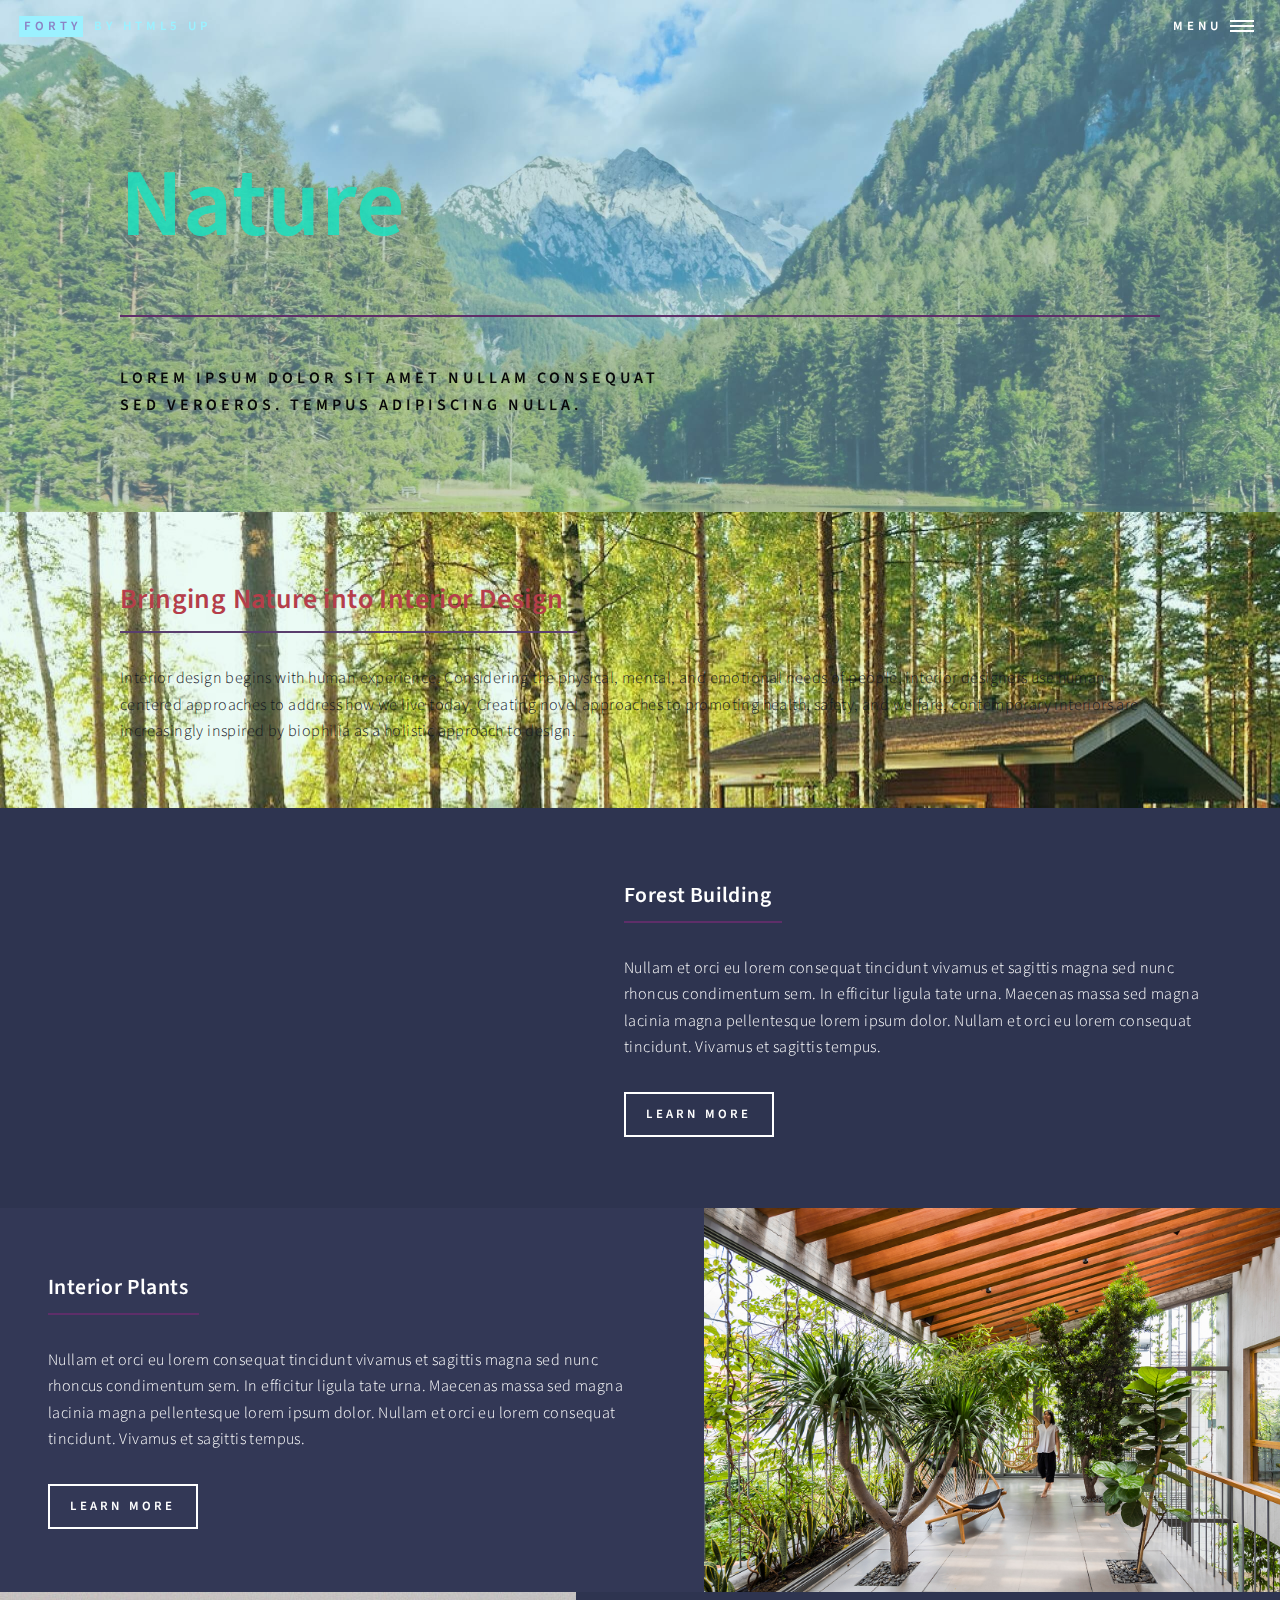
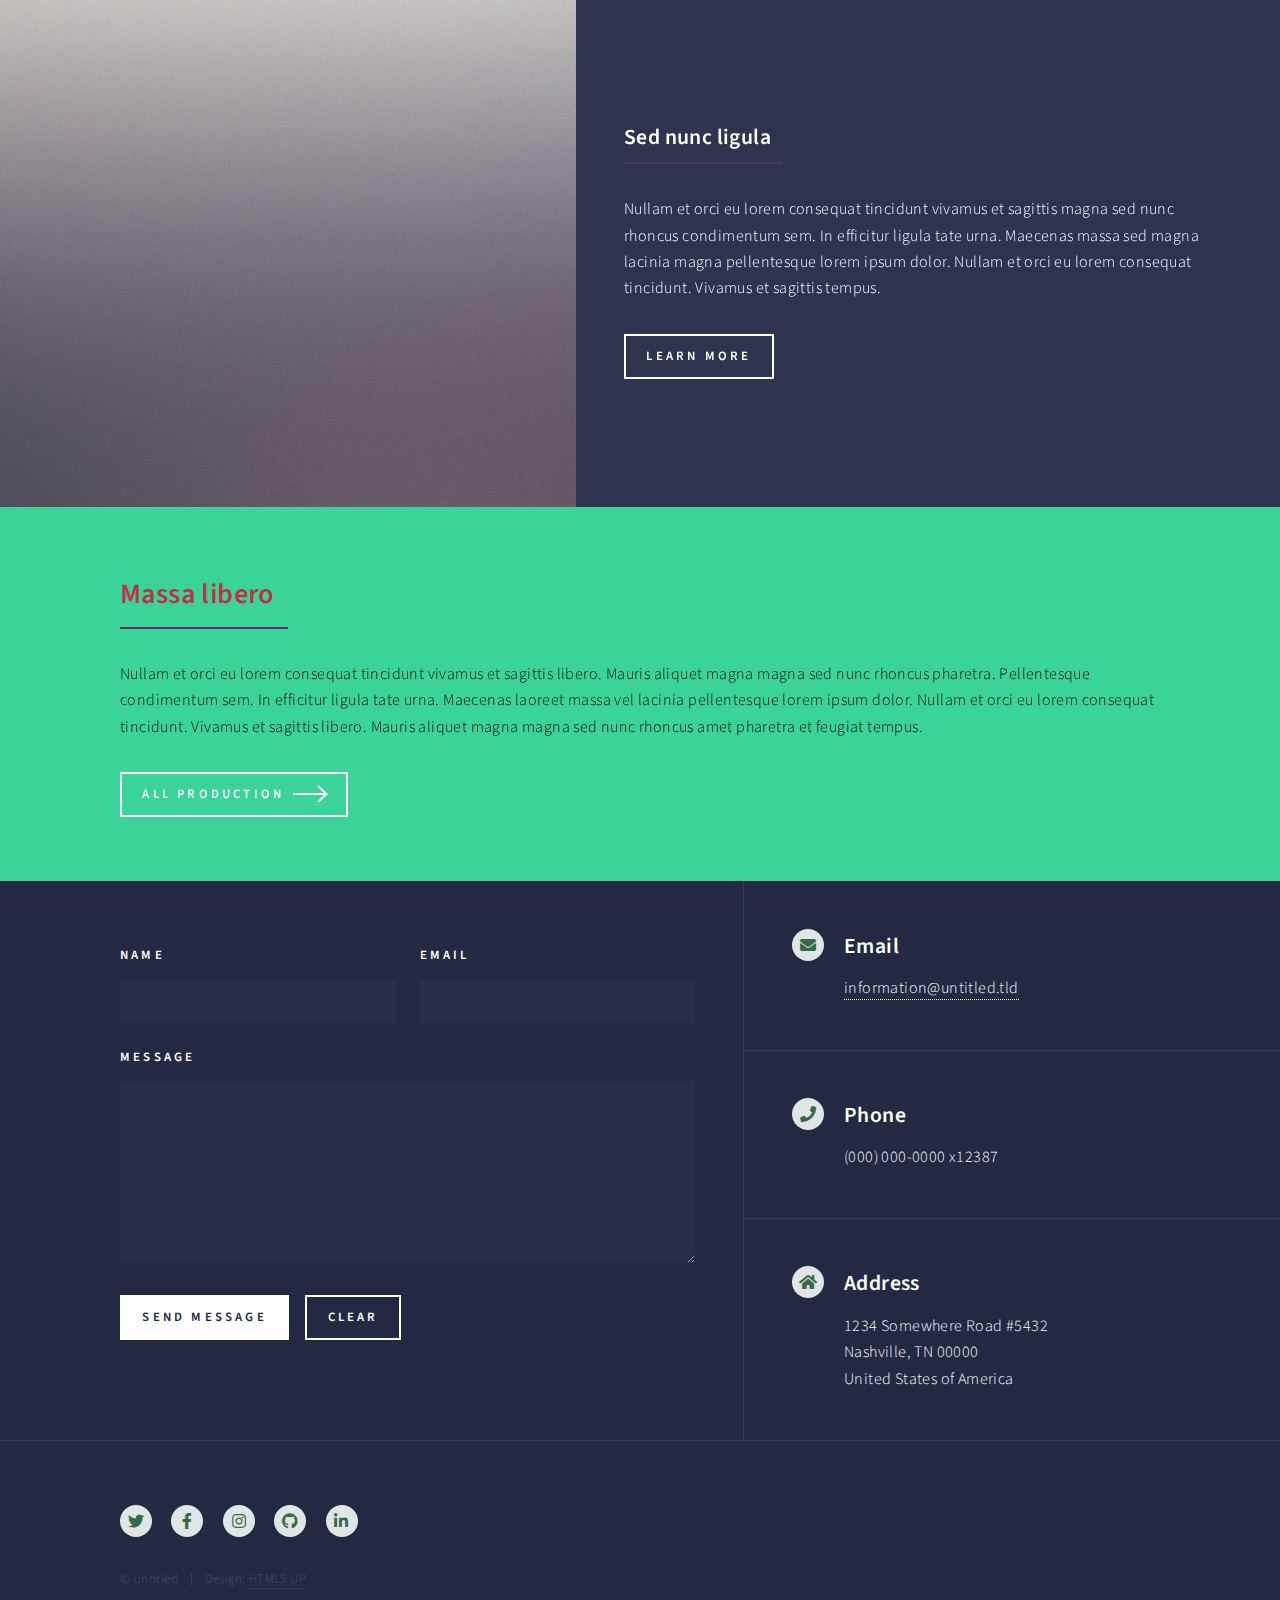
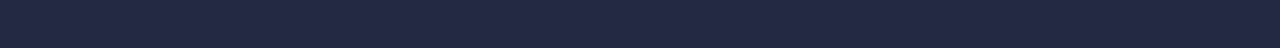
==== commit e845cfd5: "nature-1" ====
--- a/Nature.html
+++ b/Nature.html
@@ -45,7 +45,7 @@
 					<section id="banner" class="style2">
 						<div class="inner">
 							<span class="image">
-								<img src="images/pic07.jpg" alt="" />
+								<img src="images/nut00.jpg" alt="" />
 							</span>
 							<header class="major">
 								<h1>Nature</h1>
@@ -68,7 +68,9 @@
 									</header>
 									<p>Interior design begins with human experience. Considering the physical, mental, and emotional needs of people, interior designers use human-centered approaches to address how we live today. Creating novel approaches to promoting health, safety, and welfare, contemporary interiors are increasingly inspired by biophilia as a holistic approach to design.</p>
 								</div>
-							</section>
+								
+							</section>
+							
 
 						<!-- Two -->
 							<section id="two" class="spotlights">
--- a/assets/css/main-Nature.css
+++ b/assets/css/main-Nature.css
@@ -3428,7 +3428,7 @@
 
 		#banner h1 {
 			font-size: 6em;
-			color:#4bdd1fb4
+			color:#1fddbde3
 		}
 
 		#banner > .inner {
@@ -3479,10 +3479,11 @@
 				}
 
 				#banner > .inner .content p {
-					font-size: 0.7em;
+					font-size: 1em;
 					font-weight: 600;
 					letter-spacing: 0.25em;
 					text-transform: uppercase;
+					color:#070708
 				}
 
 		#banner.major {
@@ -3500,7 +3501,8 @@
 		}
 
 		#banner.style2:after {
-			background-color: #2f9dcf;
+			background-color: #90c8e2;
+			opacity:0.5
 		}
 
 		#banner.style3:after {
@@ -3606,10 +3608,10 @@
 			}
 
 			#main > * > .inner h2{
-			color:#2e38c4
+			color:#c42e42
 			}
 			#main > * > .inner{
-				color:#1b27d6;
+				color:#100111;
 				padding: 4em 0 2em 0 ;
 				margin: 0 auto;
 				max-width: 65em;
@@ -4024,8 +4026,9 @@
     font-size: 1.2em;
 }
 
-#two {
-	background-image: url("data:image/svg+xml;charset=utf8,%3Csvg xmlns='http://www.w3.org/2000/svg' width='40' height='40' preserveAspectRatio='none' viewBox='0 0 40 40'%3E%3Cpath d='M9.4,12.3l10.4,10.4l10.4-10.4c0.2-0.2,0.5-0.4,0.9-0.4c0.3,0,0.6,0.1,0.9,0.4l3.3,3.3c0.2,0.2,0.4,0.5,0.4,0.9 c0,0.4-0.1,0.6-0.4,0.9L20.7,31.9c-0.2,0.2-0.5,0.4-0.9,0.4c-0.3,0-0.6-0.1-0.9-0.4L4.3,17.3c-0.2-0.2-0.4-0.5-0.4-0.9 c0-0.4,0.1-0.6,0.4-0.9l3.3-3.3c0.2-0.2,0.5-0.4,0.9-0.4S9.1,12.1,9.4,12.3z' fill='rgba(212, 212, 255, 0.1)' /%3E%3C/svg%3E");
+#one {
+background-image: url(../../images/nut02.jpg);
+opacity:0.9
 
 }
 
@@ -4055,5 +4058,3 @@
 
 
 
-
-
